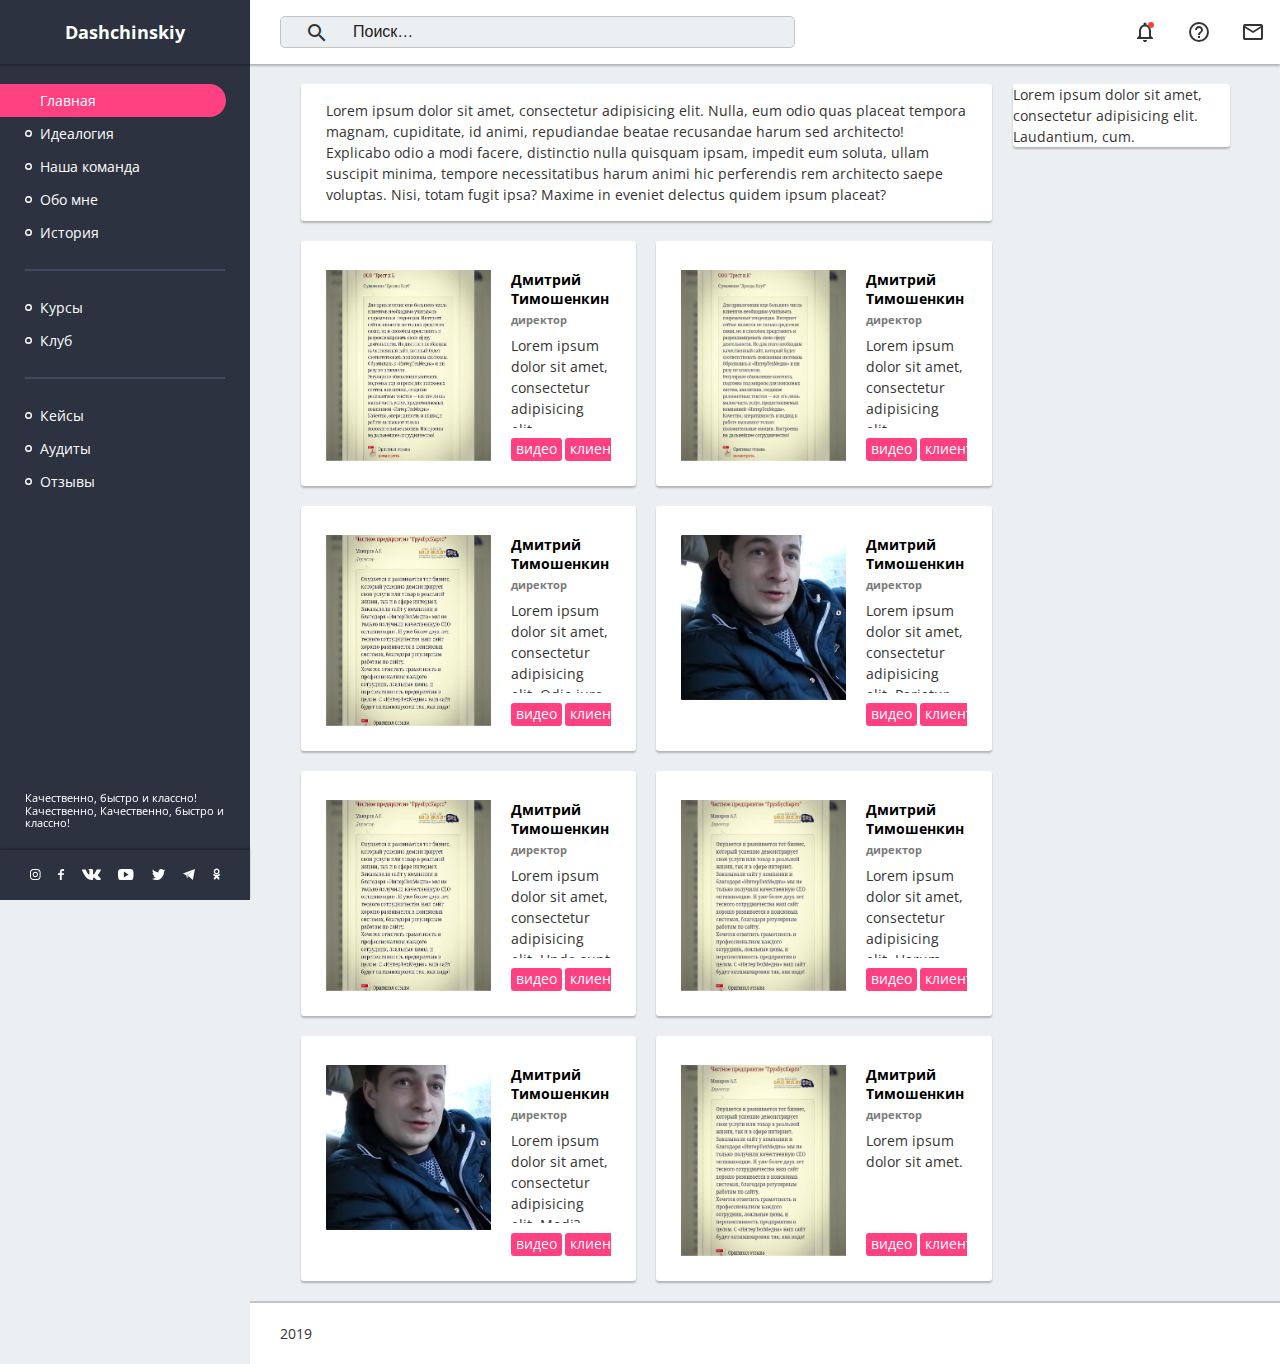
==== reviews.html @ 4f9e9726 "Перенос проекта на git🌐" ====
<!DOCTYPE html>
<html>

<head>
    <meta charset="UTF-8">
    <meta name="viewport" content="width=device-width, initial-scale=1">
    <title>Главная</title>
    <link rel="stylesheet" href="css/materialize.css">
    <link href="https://fonts.googleapis.com/icon?family=Material+Icons" rel="stylesheet">
    <link rel="stylesheet" href="css/swiper.css">
    <link rel="stylesheet" href="css/style.css">
    <style type="text/css"></style>
</head>

<body>
    <div class="preloader">
        <div>Dashchinskiy</div>
    </div>

    <div id="headerJS"></div>

    <!--    Header end-->
    <div id="main">
        <div class="row">
            <div class="col l9">
                <p class="text-main bg">Lorem ipsum dolor sit amet, consectetur adipisicing elit. Nulla, eum odio quas placeat tempora magnam, cupiditate, id animi, repudiandae beatae recusandae harum sed architecto! Explicabo odio a modi facere, distinctio nulla quisquam ipsam, impedit eum soluta, ullam suscipit minima, tempore necessitatibus harum animi hic perferendis rem architecto saepe voluptas. Nisi, totam fugit ipsa? Maxime in eveniet delectus quidem ipsum placeat?</p>
                <div class="grid_post">
                    <div class="grid-post-child bg">
                        <img src="img/review2.jpg" alt="" class="materialboxed">
                        <div class="post-content">
                            <div class="name">Дмитрий Тимошенкин</div>
                            <span class="meta-post">директор</span>
                            <div class="text-post-p">
                                <p>Lorem ipsum dolor sit amet, consectetur adipisicing elit. Numquam facere voluptates voluptatum neque ab, mollitia tempore saepe velit corporis optio totam vitae. Nihil, ullam, quasi.</p>
                            </div>
                            <div class="tag-post">
                                <div class="tag-items swiper-wrapper"><span class="swiper-slide">видео</span><span class="swiper-slide">клиенты</span></div>
                            </div>
                        </div>
                    </div>
                    <div class="grid-post-child bg">
                        <img src="img/review2.jpg" alt="" class="materialboxed">
                        <div class="post-content">
                            <div class="name">Дмитрий Тимошенкин</div>
                            <span class="meta-post">директор</span>
                            <div class="text-post-p">
                                <p>Lorem ipsum dolor sit amet, consectetur adipisicing elit. Laudantium quos, aliquid facere, soluta voluptatum unde!</p>
                            </div>
                            <div class="tag-post">
                                <div class="tag-items swiper-wrapper"><span class="swiper-slide">видео</span><span class="swiper-slide">клиенты</span></div>
                            </div>
                        </div>
                    </div>
                    <div class="grid-post-child bg">
                        <img src="img/review.jpg" alt="" class="materialboxed">
                        <div class="post-content">
                            <div class="name">Дмитрий Тимошенкин</div>
                            <span class="meta-post">директор</span>
                            <div class="text-post-p">
                                <p>Lorem ipsum dolor sit amet, consectetur adipisicing elit. Odio iure quidem dolor tenetur beatae sit!</p>
                            </div>
                            <div class="tag-post">
                                <div class="tag-items swiper-wrapper"><span class="swiper-slide">видео</span><span class="swiper-slide">клиенты</span></div>
                            </div>
                        </div>
                    </div>
                    <div class="grid-post-child bg">
                        <a class="modal-trigger video-m" data-href="WdlUOThnE_s" href="#modal1">
                            <img src="img/image.jpg" alt="" class="video">
                        </a>
                        <div class="post-content">
                            <div class="name">Дмитрий Тимошенкин</div>
                            <span class="meta-post">директор</span>
                            <div class="text-post-p">
                                <p>Lorem ipsum dolor sit amet, consectetur adipisicing elit. Pariatur, qui.</p>
                            </div>
                            <div class="tag-post">
                                <div class="tag-items swiper-wrapper"><span class="swiper-slide">видео</span><span class="swiper-slide">клиенты</span></div>
                            </div>
                        </div>
                    </div>
                    <div class="grid-post-child bg">
                        <img src="img/review.jpg" alt="" class="materialboxed">
                        <div class="post-content">
                            <div class="name">Дмитрий Тимошенкин</div>
                            <span class="meta-post">директор</span>
                            <div class="text-post-p">
                                <p>Lorem ipsum dolor sit amet, consectetur adipisicing elit. Unde sunt repudiandae, tenetur, ducimus delectus dignissimos a! Iusto iste ad inventore porro maiores pariatur officia.</p>
                            </div>
                            <div class="tag-post">
                                <div class="tag-items swiper-wrapper"><span class="swiper-slide">видео</span><span class="swiper-slide">клиенты</span></div>
                            </div>
                        </div>
                    </div>
                    <div class="grid-post-child bg">
                        <img src="img/review.jpg" alt="" class="materialboxed">
                        <div class="post-content">
                            <div class="name">Дмитрий Тимошенкин</div>
                            <span class="meta-post">директор</span>
                            <div class="text-post-p">
                                <p>Lorem ipsum dolor sit amet, consectetur adipisicing elit. Harum earum ducimus maxime, sed saepe consequuntur libero vero aliquid autem explicabo?</p>
                            </div>
                            <div class="tag-post">
                                <div class="tag-items swiper-wrapper"><span class="swiper-slide">видео</span><span class="swiper-slide">клиенты</span></div>
                            </div>
                        </div>
                    </div>
                    <div class="grid-post-child bg">
                        <a class="modal-trigger video-m" data-href="vNSx2PFPRes" href="#modal1">
                            <img src="img/image.jpg" alt="" class="video">
                        </a>
                        <div class="post-content">
                            <div class="name">Дмитрий Тимошенкин</div>
                            <span class="meta-post">директор</span>
                            <div class="text-post-p">
                                <p>Lorem ipsum dolor sit amet, consectetur adipisicing elit. Modi?</p>
                            </div>
                                <div class="tag-post">
                                    <div class="tag-items swiper-wrapper"><span class="swiper-slide">видео</span><span class="swiper-slide">клиенты</span><span class="swiper-slide">видео</span><span class="swiper-slide">клиенты</span></div>
                                </div>
                        </div>
                    </div>
                    <div class="grid-post-child bg">
                        <img src="img/review.jpg" alt="" class="materialboxed">
                        <div class="post-content">
                            <div class="name">Дмитрий Тимошенкин</div>
                            <span class="meta-post">директор</span>
                            <div class="text-post-p">
                                <p>Lorem ipsum dolor sit amet.</p>
                            </div>
                            <div class="tag-post">
                                <div class="tag-items swiper-wrapper"><span class="swiper-slide">видео</span><span class="swiper-slide">клиенты</span></div>
                            </div>
                        </div>
                    </div>
                </div>
            </div>
            <aside id="sidebar" class="col l3">
                <div class="sidebar-item">
                    <div class="bg">
                        <p>Lorem ipsum dolor sit amet, consectetur adipisicing elit. Laudantium, cum.</p>
                    </div>
                </div>
            </aside>
        </div>
    </div>

    <!--    Footer Start-->
    <div id="footerJS"></div>
    <script src="https://cdnjs.cloudflare.com/ajax/libs/jquery/1.12.4/jquery.min.js"></script>
    <script src="js/bin/materialize.min.js"></script>
    <script src="js/scriptcouses.js"></script>
    <script src="js/sitebar.js"></script>
    <script src="js/swiper.js"></script>
    <script src="js/script.js"></script>
    <!-- Modal Structure -->
    <div id="modal1" class="modal video-frame">
        <div class="modal-content">

        </div>
    </div>

</body>
</html>
---- css/style.css ----
@import url("https://fonts.googleapis.com/css?family=Open+Sans:400,700&display=swap");
/* line 3, ../scss/_design.scss */
:root {
  --bg: #ECEFF1;
  --parentC: #FF4081;
  --navBg: #2C323F;
  --navC: white;
  --siteNavW: 250px;
  --fc: #333333;
  --header-w: 64px;
  --g-box-s: 0px 2px 2px rgba(0, 0, 0, 0.25);
  --cc: #212121;
  --red: #F44336;
}

/* line 18, ../scss/_design.scss */
::-webkit-scrollbar {
  width: 7px;
}

/* line 22, ../scss/_design.scss */
::-webkit-scrollbar-thumb {
  background: rgba(122, 122, 122, 0.5);
  border-radius: 39px;
}

/* line 27, ../scss/_design.scss */
::-webkit-scrollbar-thumb:hover {
  background: rgba(122, 122, 122, 0.8);
}

/* line 31, ../scss/_design.scss */
::-webkit-scrollbar-thumb:active {
  background: rgba(122, 122, 122, 0.9);
}

/* line 35, ../scss/_design.scss */
body {
  margin: 0;
  padding: 0;
  background: var(--bg);
  font-family: Open Sans, sans-serif;
}

/* line 42, ../scss/_design.scss */
b,
strong,
i,
p,
h1,
h2,
h3,
h4,
h5,
h6 {
  margin: 0;
  color: var(--fc);
}

/* line 56, ../scss/_design.scss */
header {
  position: fixed;
  top: 0;
  right: 0;
  width: calc(100% - var(--siteNavW));
  height: var(--header-w);
  -webkit-box-shadow: var(--g-box-s);
          box-shadow: var(--g-box-s);
  background: #fff;
  display: -webkit-box;
  display: -ms-flexbox;
  display: flex;
  -webkit-box-align: center;
      -ms-flex-align: center;
          align-items: center;
  -webkit-box-pack: justify;
      -ms-flex-pack: justify;
          justify-content: space-between;
  z-index: 99;
}

/* line 70, ../scss/_design.scss */
aside.sidenav-main {
  position: fixed;
  top: 0;
  left: 0;
  bottom: 0;
  background: var(--navBg);
  width: var(--siteNavW);
  color: var(--navC);
}
/* line 79, ../scss/_design.scss */
aside.sidenav-main .logo {
  height: var(--header-w);
  width: 100%;
  display: -webkit-box;
  display: -ms-flexbox;
  display: flex;
  -webkit-box-pack: center;
      -ms-flex-pack: center;
          justify-content: center;
  -webkit-box-align: center;
      -ms-flex-align: center;
          align-items: center;
  -webkit-box-shadow: var(--g-box-s);
          box-shadow: var(--g-box-s);
}
/* line 87, ../scss/_design.scss */
aside.sidenav-main .logo span,
aside.sidenav-main .logo a {
  font-size: 18px;
  font-weight: bold;
  color: var(--navC);
}
/* line 95, ../scss/_design.scss */
aside.sidenav-main .hr {
  height: 2px;
  background: #424A5D;
  margin: 0 calc(16% - 15px);
}
/* line 101, ../scss/_design.scss */
aside.sidenav-main .botton {
  position: absolute;
  bottom: 0;
}
/* line 106, ../scss/_design.scss */
aside.sidenav-main small {
  line-height: 120%;
  display: block;
  padding: 20px calc(16% - 15px);
}

/* line 113, ../scss/_design.scss */
.nav {
  max-height: calc(100% - 186px);
  display: block;
  overflow: auto;
}

/* line 119, ../scss/_design.scss */
div#main {
  width: calc(100% - 80px - var(--siteNavW));
  margin-top: calc(var(--header-w) + 20px);
  margin-left: calc(var(--siteNavW) + 40px);
  min-height: calc(100vh - 168px);
}

/* line 126, ../scss/_design.scss */
.bg {
  background: #fff;
  border-radius: 3px;
  -webkit-box-shadow: 0px 2px 2px rgba(0, 0, 0, 0.25);
          box-shadow: 0px 2px 2px rgba(0, 0, 0, 0.25);
}
/* line 131, ../scss/_design.scss */
.bg.p2 {
  padding: 15px;
}
/* line 135, ../scss/_design.scss */
.bg.p3 {
  padding: 30px;
}

/* line 140, ../scss/_design.scss */
.socials {
  background: var(--navBg);
  height: 50px;
  width: 100%;
  display: -webkit-box;
  display: -ms-flexbox;
  display: flex;
  padding: 14px 30px;
  -webkit-box-shadow: 0px -2px 2px 0px rgba(0, 0, 0, 0.25);
          box-shadow: 0px -2px 2px 0px rgba(0, 0, 0, 0.25);
  -webkit-box-pack: justify;
      -ms-flex-pack: justify;
          justify-content: space-between;
  z-index: 99;
}
/* line 150, ../scss/_design.scss */
.socials img {
  height: 12px;
}

/* line 155, ../scss/_design.scss */
.ul-nav {
  margin: 20px 0;
}

/* line 159, ../scss/_design.scss */
.ul-nav li {
  display: block;
  border-radius: 0 20px 20px 0;
  margin-right: 24px;
  padding: 6px 0 6px 16%;
  font-size: 14px;
  -webkit-transition: .6s background;
  transition: .6s background;
  background: #e91e6300;
}
/* line 168, ../scss/_design.scss */
.ul-nav li a:before {
  content: '';
  width: 7px;
  left: -15px;
  top: calc(50% - 4px);
  height: 8px;
  position: absolute;
  background: url(../icon/Ellipse.svg) no-repeat center left/cover;
  -webkit-transition: .3s;
  transition: .3s;
}
/* line 179, ../scss/_design.scss */
.ul-nav li:hover, .ul-nav li.active {
  background: #FF4081;
}
/* line 183, ../scss/_design.scss */
.ul-nav li:hover a:before, .ul-nav li.active a:before {
  opacity: 0;
}
/* line 188, ../scss/_design.scss */
.ul-nav li a {
  width: 100%;
  display: inline-block;
  position: relative;
  color: #fff;
}

/* line 196, ../scss/_design.scss */
.search {
  display: -webkit-box;
  display: -ms-flexbox;
  display: flex;
  -webkit-box-align: center;
      -ms-flex-align: center;
          align-items: center;
  height: 100%;
  width: 50%;
  margin-left: 30px;
  font-size: 16px;
}

/* line 205, ../scss/_design.scss */
.search form.search-form input {
  height: 100%;
  border: none;
}
/* line 209, ../scss/_design.scss */
.search form.search-form input::-webkit-input-placeholder {
  color: var(--cc);
}
.search form.search-form input:-ms-input-placeholder {
  color: var(--cc);
}
.search form.search-form input::-ms-input-placeholder {
  color: var(--cc);
}
.search form.search-form input::placeholder {
  color: var(--cc);
}
/* line 213, ../scss/_design.scss */
.search form.search-form input:focus {
  border: none !important;
  -webkit-box-shadow: none !important;
          box-shadow: none !important;
}

/* line 219, ../scss/_design.scss */
.search form.search-form .search-submit {
  background: none;
  border: none;
  padding: 4px 24px;
}

/* line 225, ../scss/_design.scss */
.search form.search-form {
  width: 100%;
  height: 32px;
  background: #ECEFF1;
  border: 1px solid #C4C4C4;
  display: -webkit-box;
  display: -ms-flexbox;
  display: flex;
  -webkit-box-sizing: border-box;
          box-sizing: border-box;
  border-radius: 5px;
}

/* line 235, ../scss/_design.scss */
.header-icon {
  height: 100%;
}
/* line 238, ../scss/_design.scss */
.header-icon i {
  position: relative;
}

/* line 243, ../scss/_design.scss */
.header-icon a, .header-icon > span {
  display: -webkit-box;
  display: -ms-flexbox;
  display: flex;
  height: 100%;
  padding: 15px;
  float: left;
  color: var(--cc);
  -webkit-box-align: center;
      -ms-flex-align: center;
          align-items: center;
  position: relative;
  -webkit-transition: .3s;
  transition: .3s;
}
/* line 253, ../scss/_design.scss */
.header-icon a:hover, .header-icon > span:hover {
  background: #ECEFF1;
  -webkit-box-shadow: inset 0px 0px 2px rgba(0, 0, 0, 0.25);
          box-shadow: inset 0px 0px 2px rgba(0, 0, 0, 0.25);
}

/* line 259, ../scss/_design.scss */
.header-icon .circle {
  position: absolute;
  width: 6px;
  height: 6px;
  background: var(--red);
  top: 2px;
  right: 3px;
}

/* line 268, ../scss/_design.scss */
.preloader {
  position: fixed;
  z-index: 9999;
  top: 0;
  left: 0;
  bottom: 0;
  background: #2c323f;
  right: 0;
  -webkit-transition: 1s;
  transition: 1s;
  overflow: hidden;
}

/* line 281, ../scss/_design.scss */
.preloader div {
  position: absolute;
  left: calc(50% - 72px);
  top: calc(50% - 32px);
  font-size: 32px;
  color: #ffffff;
  z-index: 99999;
  font-weight: bold;
}

/* line 291, ../scss/_design.scss */
.preloader div:before {
  content: "";
  position: absolute;
  background: #2c323f;
  left: 0;
  bottom: 0;
  top: 100%;
  overflow: hidden;
  -webkit-transition: 1s;
  transition: 1s;
  z-index: 99;
  right: 0;
  -webkit-animation: 1.2s preloader;
          animation: 1.2s preloader;
}

@-webkit-keyframes preloader {
  0% {
    top: 0%;
  }
  100% {
    top: 100%;
  }
}

@keyframes preloader {
  0% {
    top: 0%;
  }
  100% {
    top: 100%;
  }
}
/* line 315, ../scss/_design.scss */
#send b {
  font-size: 21px;
}
/* line 318, ../scss/_design.scss */
#send b i {
  vertical-align: middle;
  margin-right: 5px;
}

/* line 324, ../scss/_design.scss */
div#send {
  width: 390px;
  border-radius: 5px;
}

/* line 329, ../scss/_design.scss */
#send button {
  width: 100%;
}

/* line 333, ../scss/_design.scss */
.nav::-webkit-scrollbar {
  width: 0;
}

/* line 337, ../scss/_design.scss */
.nav:hover::-webkit-scrollbar {
  width: 7px;
}

/* line 341, ../scss/_design.scss */
ul.breadcrums li {
  float: left;
}
/* line 344, ../scss/_design.scss */
ul.breadcrums li a {
  margin-right: 20px;
  position: relative;
  color: #000;
}
/* line 349, ../scss/_design.scss */
ul.breadcrums li a:after {
  content: '';
  width: 6px;
  right: -13px;
  top: calc(50% - 2px);
  height: 7px;
  position: absolute;
  background: url(../icon/breadcrums.svg) no-repeat center left/cover;
  -webkit-transition: .3s;
  transition: .3s;
}
/* line 361, ../scss/_design.scss */
ul.breadcrums li span {
  color: #7A7A7A;
}

/* line 366, ../scss/_design.scss */
ul.breadcrums {
  float: right;
  text-overflow: ellipsis;
  white-space: nowrap;
  overflow: hidden;
  margin: 0;
}

/* line 374, ../scss/_design.scss */
.h1-main {
  display: -webkit-box;
  display: -ms-flexbox;
  display: flex;
  -webkit-box-align: center;
      -ms-flex-align: center;
          align-items: center;
}

/* line 379, ../scss/_design.scss */
.otstup {
  padding: 10px !important;
}

/* line 383, ../scss/_design.scss */
.m-0 {
  margin: 0;
}

/* line 387, ../scss/_design.scss */
.mb1 {
  margin-bottom: 10px;
}

/* line 392, ../scss/_design.scss */
.bg .title {
  font-weight: bold;
  font-size: 14px;
  line-height: 25px;
  color: #FFFFFF;
  border-radius: 3px;
  padding: 5px 12px;
  margin-bottom: 20px;
}
/* line 401, ../scss/_design.scss */
.bg .title i {
  font-size: 18px;
  vertical-align: text-bottom;
  margin-right: 5px;
  color: #fff;
}
/* line 409, ../scss/_design.scss */
.bg .footer {
  position: absolute;
  border-top: 1px solid #ccc;
  padding-top: 15px;
  padding-bottom: 15px;
  bottom: 0;
  left: 0;
  margin: 0 15px;
  right: 0;
}

/* line 420, ../scss/_design.scss */
.footer .right {
  display: -webkit-inline-box;
  display: -ms-inline-flexbox;
  display: inline-flex;
  -webkit-box-align: center;
      -ms-flex-align: center;
          align-items: center;
}

/* line 424, ../scss/_design.scss */
.footer .material-icons {
  color: #C4C4C4;
  font-size: 18px;
}

/* line 428, ../scss/_design.scss */
.footer a {
  color: #7A7A7A;
}

/* line 431, ../scss/_design.scss */
.d-none {
  display: none;
}

/* line 434, ../scss/_design.scss */
.box-blue {
  -webkit-box-shadow: 0px 2px 7px rgba(3, 169, 244, 0.5);
          box-shadow: 0px 2px 7px rgba(3, 169, 244, 0.5);
}

/* line 438, ../scss/_design.scss */
.box-pink {
  -webkit-box-shadow: 0px 2px 7px rgba(255, 64, 129, 0.5);
          box-shadow: 0px 2px 7px rgba(255, 64, 129, 0.5);
}

/* line 441, ../scss/_design.scss */
.box-red {
  -webkit-box-shadow: 0px 2px 7px rgba(244, 67, 54, 0.5);
          box-shadow: 0px 2px 7px rgba(244, 67, 54, 0.5);
}

/* line 444, ../scss/_design.scss */
.box-yellow {
  -webkit-box-shadow: 0px 2px 7px rgba(255, 152, 0, 0.5);
          box-shadow: 0px 2px 7px rgba(255, 152, 0, 0.5);
}

/* line 448, ../scss/_design.scss */
.box-orange {
  -webkit-box-shadow: 0px 2px 7px rgba(255, 152, 0, 0.5);
          box-shadow: 0px 2px 7px rgba(255, 152, 0, 0.5);
}

/* line 452, ../scss/_design.scss */
.box-purple {
  -webkit-box-shadow: 0px 2px 7px rgba(156, 39, 176, 0.5);
          box-shadow: 0px 2px 7px rgba(156, 39, 176, 0.5);
}

/* line 456, ../scss/_design.scss */
.box-green {
  -webkit-box-shadow: 0px 2px 7px rgba(76, 175, 80, 0.5);
          box-shadow: 0px 2px 7px rgba(76, 175, 80, 0.5);
}

/* line 460, ../scss/_design.scss */
.grid {
  display: grid;
  grid-auto-flow: row dense;
  grid-template-columns: 1fr 1fr 1fr 1fr;
  grid-gap: 20px;
}

/* line 466, ../scss/_design.scss */
.grid_post {
  display: grid;
  grid-template-columns: calc(50% - 10px) calc(50% - 10px);
  grid-gap: 20px;
}

/* line 471, ../scss/_design.scss */
.grid-post-child {
  padding: 29px 25px 25px;
  display: grid;
  grid-template-columns: 165px calc(100% - 185px);
  grid-column-gap: 20px;
}
/* line 476, ../scss/_design.scss */
.grid-post-child img {
  width: 165px;
  height: 100%;
}

/* line 481, ../scss/_design.scss */
.hide-text {
  height: 100%;
  overflow-y: auto;
}

/* line 485, ../scss/_design.scss */
.grid-item {
  position: relative;
}

/* line 488, ../scss/_design.scss */
.body {
  position: relative;
  margin-bottom: 40px;
  height: 200px;
  overflow-y: auto;
}
/* line 493, ../scss/_design.scss */
.body ul {
  margin: 0;
}
/* line 495, ../scss/_design.scss */
.body ul li.flex {
  display: -webkit-box;
  display: -ms-flexbox;
  display: flex;
  -webkit-box-align: start;
      -ms-flex-align: start;
          align-items: flex-start;
  -webkit-box-pack: justify;
      -ms-flex-pack: justify;
          justify-content: space-between;
  margin-bottom: 5px;
}
/* line 501, ../scss/_design.scss */
.body ul label {
  color: #2C323F;
  width: calc(100% - 30px);
}
/* line 506, ../scss/_design.scss */
.body .linkCourses {
  position: absolute;
  right: 0;
}

/* line 513, ../scss/_design.scss */
.body.hide-p:before {
  content: "";
  position: absolute;
  background: -webkit-gradient(linear, left top, left bottom, from(rgba(255, 255, 255, 0)), color-stop(48.96%, rgba(255, 255, 255, 0.72)), to(#FFFFFF));
  background: linear-gradient(180deg, rgba(255, 255, 255, 0) 0%, rgba(255, 255, 255, 0.72) 48.96%, #FFFFFF 100%);
  left: 0;
  right: 0;
  bottom: 0;
  height: 58px;
}

/* line 522, ../scss/_design.scss */
.think i.material-icons {
  color: #5a5a5a;
  font-size: 22px;
  margin-top: 1px;
  cursor: pointer;
}

/* line 528, ../scss/_design.scss */
.WinScrool {
  position: absolute;
  height: 3px;
  top: 0;
  left: 0;
  background: var(--parentC);
  z-index: 1;
}

/* line 536, ../scss/_design.scss */
body .mob {
  display: none;
}

/* line 540, ../scss/_design.scss */
.view {
  font-size: 14px;
}

/* line 544, ../scss/_design.scss */
.view i {
  font-size: 15px;
  vertical-align: sub;
}

/* line 548, ../scss/_design.scss */
.records li {
  padding: 13px 0;
  border-bottom: 1px solid #C4C4C4;
  position: relative;
}
/* line 552, ../scss/_design.scss */
.records li .date {
  position: absolute;
  right: 0;
  bottom: 0;
  padding: 0 3px;
  font-size: 9px;
  color: #fff;
  background: #C4C4C4;
}

/* line 562, ../scss/_design.scss */
.subscribe {
  border: none;
  border-radius: 3px;
  width: 100%;
  padding: 6px;
  font-weight: bold;
  color: #fff;
  margin: 27px 0 10px;
}

/* line 571, ../scss/_design.scss */
footer.col {
  padding: 20px 30px;
  background: #fff;
  width: calc(100% - 250px);
  border-top: 2px solid #c4c4c4;
  margin-left: auto;
}

/* line 578, ../scss/_design.scss */
.notifications, .info {
  position: fixed;
  width: 360px;
  top: 64px;
  -webkit-box-shadow: 0 0 10px #0000001a;
          box-shadow: 0 0 10px #0000001a;
  right: 107px;
  z-index: 99;
  border-radius: 3px;
  overflow: auto;
  max-height: 253px;
  background: #fff;
}

/* line 590, ../scss/_design.scss */
.notifications {
  right: 107px;
}

/* line 593, ../scss/_design.scss */
.info {
  right: 54px;
  padding: 20px;
}

/* line 597, ../scss/_design.scss */
.notificationsNull {
  padding: 20px;
}

/* line 600, ../scss/_design.scss */
.notifications ul {
  margin: 0;
}

/* line 604, ../scss/_design.scss */
.notifications .material-icons {
  font-size: 16px;
}

/* line 608, ../scss/_design.scss */
.notifications .collection .collection-item.avatar .title {
  font-size: 16px;
}

/* line 612, ../scss/_design.scss */
.notifications .collection .collection-item.avatar p {
  font-size: 12px;
}

/* line 616, ../scss/_design.scss */
.notifications .collection .collection-item.avatar:not(.circle-clipper) > .circle, .collection .collection-item.avatar :not(.circle-clipper) > .circle {
  width: 32px;
  height: 32px;
}

/* line 621, ../scss/_design.scss */
.notifications .collection .collection-item.avatar i.circle {
  font-size: 16px;
  line-height: 33px;
}

/* line 626, ../scss/_design.scss */
.notifications .collection .collection-item.avatar {
  padding-left: 60px;
  min-height: 68px;
}

/* line 630, ../scss/_design.scss */
.bg_black {
  background: rgba(0, 0, 0, 0.5);
  position: fixed;
  top: 0;
  left: 0;
  right: 0;
  bottom: 0;
  z-index: 100;
  -webkit-transform: translateX(0);
          transform: translateX(0);
  -webkit-transition: 1.2s;
  transition: 1.2s;
}
/* line 640, ../scss/_design.scss */
.bg_black.none {
  display: block;
  -webkit-transform: translateX(-100vw);
          transform: translateX(-100vw);
}

/* line 646, ../scss/_design.scss */
.none {
  display: none;
}

/* line 649, ../scss/_design.scss */
.text-main {
  padding: 16px 25px;
  margin-bottom: 20px;
}

/* line 654, ../scss/_design.scss */
.post-content .name {
  font-weight: bold;
  font-size: 14px;
  line-height: 19px;
  color: #000000;
}
/* line 660, ../scss/_design.scss */
.post-content .meta-post {
  font-weight: bold;
  font-size: 11px;
  line-height: 15px;
  color: #7A7A7A;
}

/* line 667, ../scss/_design.scss */
.tag-post {
  overflow: hidden;
}

/* line 670, ../scss/_design.scss */
.tag-post .tag-items span {
  width: auto;
  padding: 0 5px 2px;
  border-radius: 3px;
  margin-right: 3px;
  background: var(--parentC);
  color: #fff;
}

/* line 678, ../scss/_design.scss */
.text-post-p {
  height: 93px;
  overflow: auto;
  margin: 6px 0 10px;
}

/* line 683, ../scss/_design.scss */
.modal.video-frame iframe {
  margin-bottom: -5px;
}

/* line 686, ../scss/_design.scss */
.modal.video-frame .modal-content {
  padding: 0;
}

/* line 689, ../scss/_design.scss */
.grid-post-child img.video {
  height: 100%;
  width: auto;
}

/* line 693, ../scss/_design.scss */
.video-m {
  overflow: hidden;
  height: 165px;
  width: 165px;
  position: relative;
  cursor: -webkit-zoom-in;
  cursor: zoom-in;
  -webkit-transition: opacity .4s;
  transition: opacity .4s;
}
/* line 700, ../scss/_design.scss */
.video-m:hover {
  opacity: .8;
}

/* line 704, ../scss/_design.scss */
.video-m:after {
  content: " ";
  background: url(file:///D:/work/dashchinskiy/new/icon/play.svg) no-repeat center/100%;
  position: absolute;
  width: 40px;
  height: 40px;
  top: calc(50% - 20px);
  left: calc(50% - 20px);
}

/* line 713, ../scss/_design.scss */
.swiper-wrapper {
  cursor: col-resize;
}

@media (max-width: 1380px) {
  /* line 2, ../scss/_media.scss */
  .grid {
    grid-template-columns: 1fr 1fr 1fr;
  }
}
@media (max-width: 1100px) {
  /* line 7, ../scss/_media.scss */
  .grid {
    grid-template-columns: 1fr 1fr;
  }
}
@media (max-width: 980px) {
  /* line 12, ../scss/_media.scss */
  .grid {
    grid-template-columns: 1fr 1fr;
  }

  /* line 16, ../scss/_media.scss */
  header {
    width: 100vw;
  }

  /* line 20, ../scss/_media.scss */
  aside.sidenav-main {
    -webkit-transform: translateX(calc((var(--siteNavW) + 5px)*-1));
            transform: translateX(calc((var(--siteNavW) + 5px)*-1));
    z-index: 999;
    -webkit-transition: 1s;
    transition: 1s;
  }
  /* line 24, ../scss/_media.scss */
  aside.sidenav-main.open {
    -webkit-transform: translateX(0);
            transform: translateX(0);
  }

  /* line 29, ../scss/_media.scss */
  div#main {
    width: 100%;
    margin-top: calc(var(--header-w) + 20px);
    margin-left: 0;
  }

  /* line 34, ../scss/_media.scss */
  .pc {
    display: none;
  }

  /* line 38, ../scss/_media.scss */
  body .mob {
    display: block;
  }

  /* line 42, ../scss/_media.scss */
  body .header-icon .mob {
    display: -webkit-box;
    display: -ms-flexbox;
    display: flex;
  }

  /* line 45, ../scss/_media.scss */
  .search {
    height: auto;
    width: auto;
    margin-left: 0;
    top: 64px;
    position: fixed;
    left: 0;
    right: 0;
  }

  /* line 55, ../scss/_media.scss */
  .search form.search-form {
    height: 50px;
    overflow: hidden;
    border-radius: 0;
  }

  /* line 60, ../scss/_media.scss */
  footer.col {
    position: inherit;
    width: 100%;
  }
}
@media (max-width: 720px) {
  /* line 67, ../scss/_media.scss */
  .grid {
    grid-template-columns: 1fr;
  }

  /* line 70, ../scss/_media.scss */
  div#send {
    width: 95%;
  }

  /* line 73, ../scss/_media.scss */
  .notifications, .info {
    width: 100%;
    right: auto;
  }
}
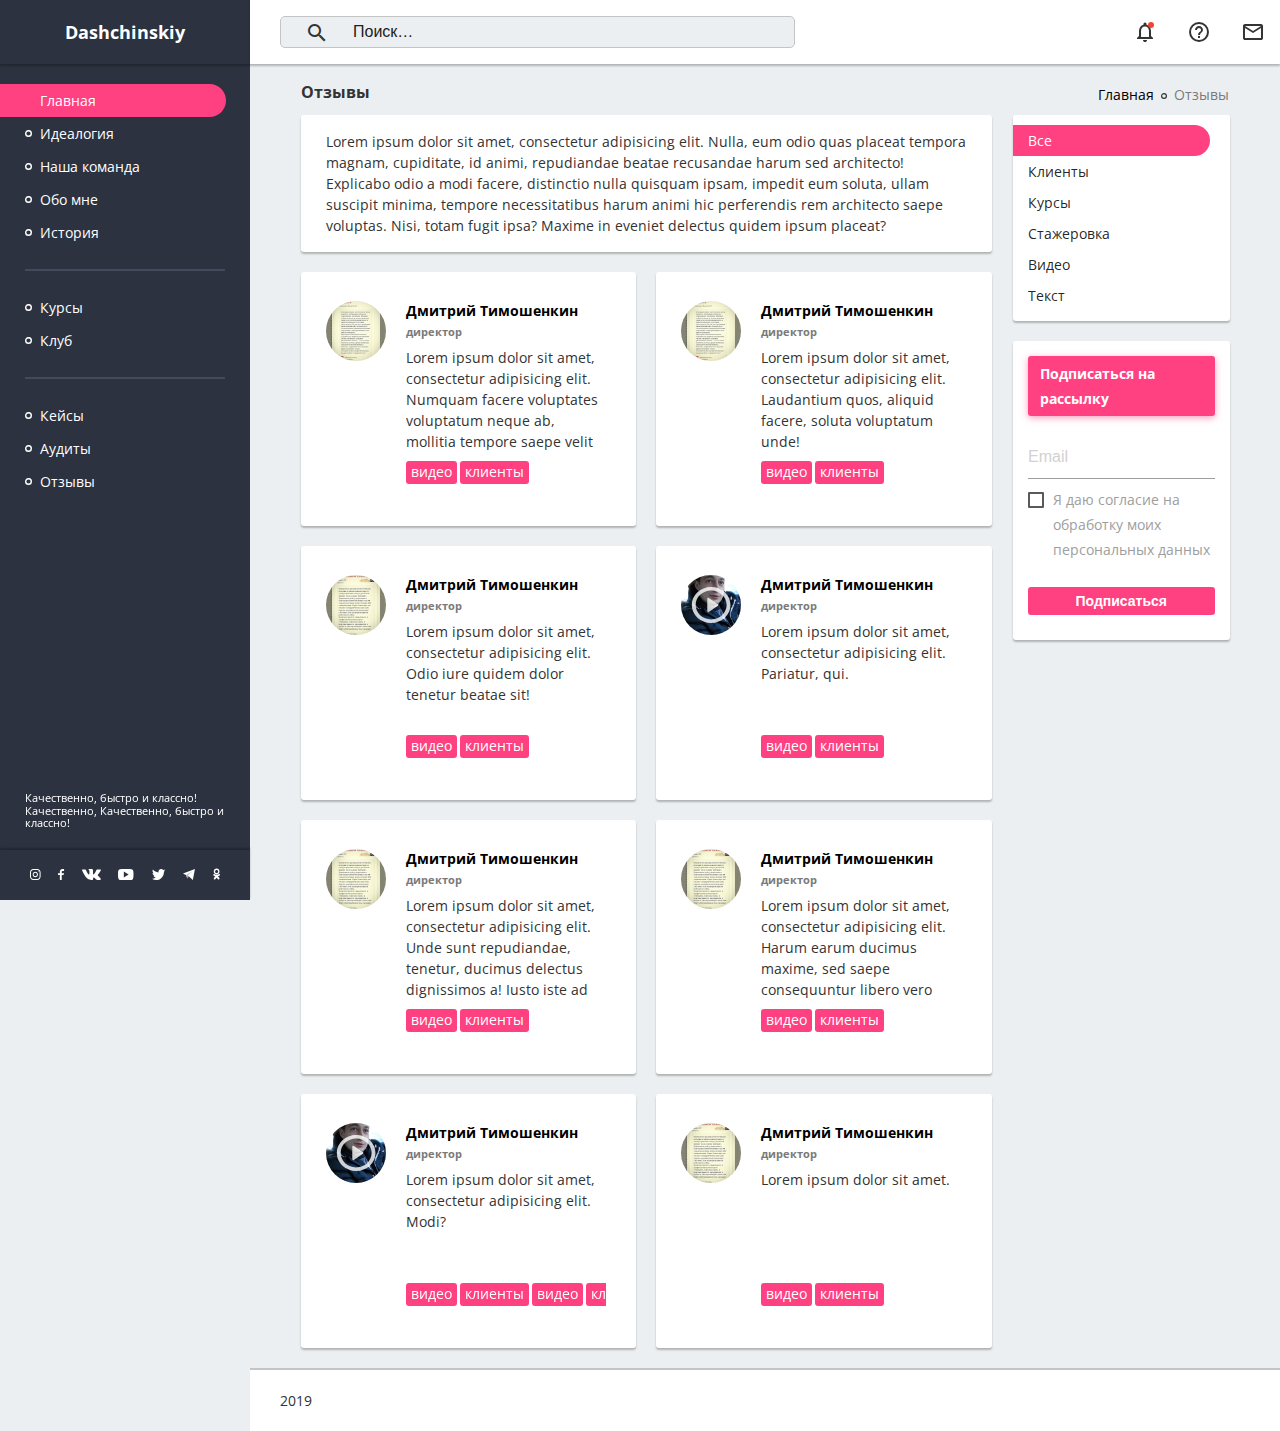
==== commit 089bfef2: "Страница отзывы🔨" ====
--- a/reviews.html
+++ b/reviews.html
@@ -21,11 +21,22 @@
 
     <!--    Header end-->
     <div id="main">
+       <div class="row mb1">
+            <div class="col m12 xl7 h1-main">
+                <h1>Отзывы</h1>
+            </div>
+            <div class="col m12 xl5">
+                <ul class="breadcrums">
+                    <li><a href="">Главная</a></li>
+                    <li><span>Отзывы</span></li>
+                </ul>
+            </div>
+        </div>
         <div class="row">
             <div class="col l9">
                 <p class="text-main bg">Lorem ipsum dolor sit amet, consectetur adipisicing elit. Nulla, eum odio quas placeat tempora magnam, cupiditate, id animi, repudiandae beatae recusandae harum sed architecto! Explicabo odio a modi facere, distinctio nulla quisquam ipsam, impedit eum soluta, ullam suscipit minima, tempore necessitatibus harum animi hic perferendis rem architecto saepe voluptas. Nisi, totam fugit ipsa? Maxime in eveniet delectus quidem ipsum placeat?</p>
                 <div class="grid_post">
-                    <div class="grid-post-child bg">
+                    <div class="grid-post-child bg klient text">
                         <img src="img/review2.jpg" alt="" class="materialboxed">
                         <div class="post-content">
                             <div class="name">Дмитрий Тимошенкин</div>
@@ -38,7 +49,7 @@
                             </div>
                         </div>
                     </div>
-                    <div class="grid-post-child bg">
+                    <div class="grid-post-child bg text">
                         <img src="img/review2.jpg" alt="" class="materialboxed">
                         <div class="post-content">
                             <div class="name">Дмитрий Тимошенкин</div>
@@ -51,7 +62,7 @@
                             </div>
                         </div>
                     </div>
-                    <div class="grid-post-child bg">
+                    <div class="grid-post-child bg text">
                         <img src="img/review.jpg" alt="" class="materialboxed">
                         <div class="post-content">
                             <div class="name">Дмитрий Тимошенкин</div>
@@ -64,7 +75,7 @@
                             </div>
                         </div>
                     </div>
-                    <div class="grid-post-child bg">
+                    <div class="grid-post-child bg klient video">
                         <a class="modal-trigger video-m" data-href="WdlUOThnE_s" href="#modal1">
                             <img src="img/image.jpg" alt="" class="video">
                         </a>
@@ -79,7 +90,7 @@
                             </div>
                         </div>
                     </div>
-                    <div class="grid-post-child bg">
+                    <div class="grid-post-child Стажеровка bg text">
                         <img src="img/review.jpg" alt="" class="materialboxed">
                         <div class="post-content">
                             <div class="name">Дмитрий Тимошенкин</div>
@@ -92,7 +103,7 @@
                             </div>
                         </div>
                     </div>
-                    <div class="grid-post-child bg">
+                    <div class="grid-post-child bg klient text">
                         <img src="img/review.jpg" alt="" class="materialboxed">
                         <div class="post-content">
                             <div class="name">Дмитрий Тимошенкин</div>
@@ -105,7 +116,7 @@
                             </div>
                         </div>
                     </div>
-                    <div class="grid-post-child bg">
+                    <div class="grid-post-child Стажеровка bg video">
                         <a class="modal-trigger video-m" data-href="vNSx2PFPRes" href="#modal1">
                             <img src="img/image.jpg" alt="" class="video">
                         </a>
@@ -116,11 +127,11 @@
                                 <p>Lorem ipsum dolor sit amet, consectetur adipisicing elit. Modi?</p>
                             </div>
                                 <div class="tag-post">
-                                    <div class="tag-items swiper-wrapper"><span class="swiper-slide">видео</span><span class="swiper-slide">клиенты</span><span class="swiper-slide">видео</span><span class="swiper-slide">клиенты</span></div>
+                                    <div class="tag-items swiper-wrapper"><span class="swiper-slide">видео</span><span class="swiper-slide">клиенты</span><span class="swiper-slide">видео</span><span class="swiper-slide">клиенты</span><span class="swiper-slide">видео</span><span class="swiper-slide">клиенты</span><span class="swiper-slide">видео</span><span class="swiper-slide">клиенты</span></div>
                                 </div>
                         </div>
                     </div>
-                    <div class="grid-post-child bg">
+                    <div class="grid-post-child Стажеровка bg text">
                         <img src="img/review.jpg" alt="" class="materialboxed">
                         <div class="post-content">
                             <div class="name">Дмитрий Тимошенкин</div>
@@ -137,8 +148,28 @@
             </div>
             <aside id="sidebar" class="col l3">
                 <div class="sidebar-item">
-                    <div class="bg">
-                        <p>Lorem ipsum dolor sit amet, consectetur adipisicing elit. Laudantium, cum.</p>
+                    <div id="filter" class="bg pc sidebar-block">
+                        <ul>
+                            <li id="all" class="active">Все</li>
+                            <li id="klient">Клиенты</li>
+                            <li id="kurs">Курсы</li>
+                            <li id="ctajer">Стажеровка</li>
+                            <li id="video">Видео</li>
+                            <li id="text">Текст</li>
+                        </ul>
+                    </div>
+                    <div class="mob filter-icon">
+                        <i class="material-icons">filter_list</i>
+                    </div>
+                    <div class="bg p2 sidebar-block">
+                        <div class="title pink accent-2 box-pink">Подписаться на рассылку</div>
+                        <div class="subscribeBlock">
+                            <form role="search" method="get" action="">
+                                <span><input id="subscribe" type="email" placeholder="Email" class="validate"></span>
+                                <label><input class="checkСonsent" type="checkbox" /><span class="textСonsent">Я даю согласие на обработку моих персональных данных</span></label>
+                                <button class="pink accent-2 subscribe" disabled type="submit">Подписаться</button>
+                            </form>
+                        </div>
                     </div>
                 </div>
             </aside>
--- a/css/style.css
+++ b/css/style.css
@@ -10,37 +10,31 @@
   --header-w: 64px;
   --g-box-s: 0px 2px 2px rgba(0, 0, 0, 0.25);
   --cc: #212121;
-  --red: #F44336;
-}
+  --red: #F44336; }
 
 /* line 18, ../scss/_design.scss */
 ::-webkit-scrollbar {
-  width: 7px;
-}
+  width: 7px; }
 
 /* line 22, ../scss/_design.scss */
 ::-webkit-scrollbar-thumb {
   background: rgba(122, 122, 122, 0.5);
-  border-radius: 39px;
-}
+  border-radius: 39px; }
 
 /* line 27, ../scss/_design.scss */
 ::-webkit-scrollbar-thumb:hover {
-  background: rgba(122, 122, 122, 0.8);
-}
+  background: rgba(122, 122, 122, 0.8); }
 
 /* line 31, ../scss/_design.scss */
 ::-webkit-scrollbar-thumb:active {
-  background: rgba(122, 122, 122, 0.9);
-}
+  background: rgba(122, 122, 122, 0.9); }
 
 /* line 35, ../scss/_design.scss */
 body {
   margin: 0;
   padding: 0;
   background: var(--bg);
-  font-family: Open Sans, sans-serif;
-}
+  font-family: Open Sans, sans-serif; }
 
 /* line 42, ../scss/_design.scss */
 b,
@@ -54,8 +48,7 @@
 h5,
 h6 {
   margin: 0;
-  color: var(--fc);
-}
+  color: var(--fc); }
 
 /* line 56, ../scss/_design.scss */
 header {
@@ -76,8 +69,7 @@
   -webkit-box-pack: justify;
       -ms-flex-pack: justify;
           justify-content: space-between;
-  z-index: 99;
-}
+  z-index: 99; }
 
 /* line 70, ../scss/_design.scss */
 aside.sidenav-main {
@@ -87,79 +79,68 @@
   bottom: 0;
   background: var(--navBg);
   width: var(--siteNavW);
-  color: var(--navC);
-}
-/* line 79, ../scss/_design.scss */
-aside.sidenav-main .logo {
-  height: var(--header-w);
-  width: 100%;
-  display: -webkit-box;
-  display: -ms-flexbox;
-  display: flex;
-  -webkit-box-pack: center;
-      -ms-flex-pack: center;
-          justify-content: center;
-  -webkit-box-align: center;
-      -ms-flex-align: center;
-          align-items: center;
-  -webkit-box-shadow: var(--g-box-s);
-          box-shadow: var(--g-box-s);
-}
-/* line 87, ../scss/_design.scss */
-aside.sidenav-main .logo span,
-aside.sidenav-main .logo a {
-  font-size: 18px;
-  font-weight: bold;
-  color: var(--navC);
-}
-/* line 95, ../scss/_design.scss */
-aside.sidenav-main .hr {
-  height: 2px;
-  background: #424A5D;
-  margin: 0 calc(16% - 15px);
-}
-/* line 101, ../scss/_design.scss */
-aside.sidenav-main .botton {
-  position: absolute;
-  bottom: 0;
-}
-/* line 106, ../scss/_design.scss */
-aside.sidenav-main small {
-  line-height: 120%;
-  display: block;
-  padding: 20px calc(16% - 15px);
-}
+  color: var(--navC); }
+  /* line 79, ../scss/_design.scss */
+  aside.sidenav-main .logo {
+    height: var(--header-w);
+    width: 100%;
+    display: -webkit-box;
+    display: -ms-flexbox;
+    display: flex;
+    -webkit-box-pack: center;
+        -ms-flex-pack: center;
+            justify-content: center;
+    -webkit-box-align: center;
+        -ms-flex-align: center;
+            align-items: center;
+    -webkit-box-shadow: var(--g-box-s);
+            box-shadow: var(--g-box-s); }
+    /* line 87, ../scss/_design.scss */
+    aside.sidenav-main .logo span,
+    aside.sidenav-main .logo a {
+      font-size: 18px;
+      font-weight: bold;
+      color: var(--navC); }
+  /* line 95, ../scss/_design.scss */
+  aside.sidenav-main .hr {
+    height: 2px;
+    background: #424A5D;
+    margin: 0 calc(16% - 15px); }
+  /* line 101, ../scss/_design.scss */
+  aside.sidenav-main .botton {
+    position: absolute;
+    bottom: 0; }
+  /* line 106, ../scss/_design.scss */
+  aside.sidenav-main small {
+    line-height: 120%;
+    display: block;
+    padding: 20px calc(16% - 15px); }
 
 /* line 113, ../scss/_design.scss */
 .nav {
   max-height: calc(100% - 186px);
   display: block;
-  overflow: auto;
-}
+  overflow: auto; }
 
 /* line 119, ../scss/_design.scss */
 div#main {
   width: calc(100% - 80px - var(--siteNavW));
   margin-top: calc(var(--header-w) + 20px);
   margin-left: calc(var(--siteNavW) + 40px);
-  min-height: calc(100vh - 168px);
-}
+  min-height: calc(100vh - 168px); }
 
 /* line 126, ../scss/_design.scss */
 .bg {
   background: #fff;
   border-radius: 3px;
   -webkit-box-shadow: 0px 2px 2px rgba(0, 0, 0, 0.25);
-          box-shadow: 0px 2px 2px rgba(0, 0, 0, 0.25);
-}
-/* line 131, ../scss/_design.scss */
-.bg.p2 {
-  padding: 15px;
-}
-/* line 135, ../scss/_design.scss */
-.bg.p3 {
-  padding: 30px;
-}
+          box-shadow: 0px 2px 2px rgba(0, 0, 0, 0.25); }
+  /* line 131, ../scss/_design.scss */
+  .bg.p2 {
+    padding: 15px; }
+  /* line 135, ../scss/_design.scss */
+  .bg.p3 {
+    padding: 30px; }
 
 /* line 140, ../scss/_design.scss */
 .socials {
@@ -175,17 +156,14 @@
   -webkit-box-pack: justify;
       -ms-flex-pack: justify;
           justify-content: space-between;
-  z-index: 99;
-}
-/* line 150, ../scss/_design.scss */
-.socials img {
-  height: 12px;
-}
+  z-index: 99; }
+  /* line 150, ../scss/_design.scss */
+  .socials img {
+    height: 12px; }
 
 /* line 155, ../scss/_design.scss */
 .ul-nav {
-  margin: 20px 0;
-}
+  margin: 20px 0; }
 
 /* line 159, ../scss/_design.scss */
 .ul-nav li {
@@ -196,35 +174,30 @@
   font-size: 14px;
   -webkit-transition: .6s background;
   transition: .6s background;
-  background: #e91e6300;
-}
-/* line 168, ../scss/_design.scss */
-.ul-nav li a:before {
-  content: '';
-  width: 7px;
-  left: -15px;
-  top: calc(50% - 4px);
-  height: 8px;
-  position: absolute;
-  background: url(../icon/Ellipse.svg) no-repeat center left/cover;
-  -webkit-transition: .3s;
-  transition: .3s;
-}
-/* line 179, ../scss/_design.scss */
-.ul-nav li:hover, .ul-nav li.active {
-  background: #FF4081;
-}
-/* line 183, ../scss/_design.scss */
-.ul-nav li:hover a:before, .ul-nav li.active a:before {
-  opacity: 0;
-}
-/* line 188, ../scss/_design.scss */
-.ul-nav li a {
-  width: 100%;
-  display: inline-block;
-  position: relative;
-  color: #fff;
-}
+  background: #e91e6300; }
+  /* line 168, ../scss/_design.scss */
+  .ul-nav li a:before {
+    content: '';
+    width: 7px;
+    left: -15px;
+    top: calc(50% - 4px);
+    height: 8px;
+    position: absolute;
+    background: url(../icon/Ellipse.svg) no-repeat center left/cover;
+    -webkit-transition: .3s;
+    transition: .3s; }
+  /* line 179, ../scss/_design.scss */
+  .ul-nav li:hover, .ul-nav li.active {
+    background: #FF4081; }
+    /* line 183, ../scss/_design.scss */
+    .ul-nav li:hover a:before, .ul-nav li.active a:before {
+      opacity: 0; }
+  /* line 188, ../scss/_design.scss */
+  .ul-nav li a {
+    width: 100%;
+    display: inline-block;
+    position: relative;
+    color: #fff; }
 
 /* line 196, ../scss/_design.scss */
 .search {
@@ -237,40 +210,32 @@
   height: 100%;
   width: 50%;
   margin-left: 30px;
-  font-size: 16px;
-}
+  font-size: 16px; }
 
 /* line 205, ../scss/_design.scss */
 .search form.search-form input {
   height: 100%;
-  border: none;
-}
-/* line 209, ../scss/_design.scss */
-.search form.search-form input::-webkit-input-placeholder {
-  color: var(--cc);
-}
-.search form.search-form input:-ms-input-placeholder {
-  color: var(--cc);
-}
-.search form.search-form input::-ms-input-placeholder {
-  color: var(--cc);
-}
-.search form.search-form input::placeholder {
-  color: var(--cc);
-}
-/* line 213, ../scss/_design.scss */
-.search form.search-form input:focus {
-  border: none !important;
-  -webkit-box-shadow: none !important;
-          box-shadow: none !important;
-}
+  border: none; }
+  /* line 209, ../scss/_design.scss */
+  .search form.search-form input::-webkit-input-placeholder {
+    color: var(--cc); }
+  .search form.search-form input:-ms-input-placeholder {
+    color: var(--cc); }
+  .search form.search-form input::-ms-input-placeholder {
+    color: var(--cc); }
+  .search form.search-form input::placeholder {
+    color: var(--cc); }
+  /* line 213, ../scss/_design.scss */
+  .search form.search-form input:focus {
+    border: none !important;
+    -webkit-box-shadow: none !important;
+            box-shadow: none !important; }
 
 /* line 219, ../scss/_design.scss */
 .search form.search-form .search-submit {
   background: none;
   border: none;
-  padding: 4px 24px;
-}
+  padding: 4px 24px; }
 
 /* line 225, ../scss/_design.scss */
 .search form.search-form {
@@ -283,17 +248,14 @@
   display: flex;
   -webkit-box-sizing: border-box;
           box-sizing: border-box;
-  border-radius: 5px;
-}
+  border-radius: 5px; }
 
 /* line 235, ../scss/_design.scss */
 .header-icon {
-  height: 100%;
-}
-/* line 238, ../scss/_design.scss */
-.header-icon i {
-  position: relative;
-}
+  height: 100%; }
+  /* line 238, ../scss/_design.scss */
+  .header-icon i {
+    position: relative; }
 
 /* line 243, ../scss/_design.scss */
 .header-icon a, .header-icon > span {
@@ -309,14 +271,12 @@
           align-items: center;
   position: relative;
   -webkit-transition: .3s;
-  transition: .3s;
-}
-/* line 253, ../scss/_design.scss */
-.header-icon a:hover, .header-icon > span:hover {
-  background: #ECEFF1;
-  -webkit-box-shadow: inset 0px 0px 2px rgba(0, 0, 0, 0.25);
-          box-shadow: inset 0px 0px 2px rgba(0, 0, 0, 0.25);
-}
+  transition: .3s; }
+  /* line 253, ../scss/_design.scss */
+  .header-icon a:hover, .header-icon > span:hover {
+    background: #ECEFF1;
+    -webkit-box-shadow: inset 0px 0px 2px rgba(0, 0, 0, 0.25);
+            box-shadow: inset 0px 0px 2px rgba(0, 0, 0, 0.25); }
 
 /* line 259, ../scss/_design.scss */
 .header-icon .circle {
@@ -325,8 +285,7 @@
   height: 6px;
   background: var(--red);
   top: 2px;
-  right: 3px;
-}
+  right: 3px; }
 
 /* line 268, ../scss/_design.scss */
 .preloader {
@@ -339,8 +298,7 @@
   right: 0;
   -webkit-transition: 1s;
   transition: 1s;
-  overflow: hidden;
-}
+  overflow: hidden; }
 
 /* line 281, ../scss/_design.scss */
 .preloader div {
@@ -350,8 +308,7 @@
   font-size: 32px;
   color: #ffffff;
   z-index: 99999;
-  font-weight: bold;
-}
+  font-weight: bold; }
 
 /* line 291, ../scss/_design.scss */
 .preloader div:before {
@@ -367,83 +324,66 @@
   z-index: 99;
   right: 0;
   -webkit-animation: 1.2s preloader;
-          animation: 1.2s preloader;
-}
+          animation: 1.2s preloader; }
 
 @-webkit-keyframes preloader {
   0% {
-    top: 0%;
-  }
+    top: 0%; }
   100% {
-    top: 100%;
-  }
-}
+    top: 100%; } }
 
 @keyframes preloader {
   0% {
-    top: 0%;
-  }
+    top: 0%; }
   100% {
-    top: 100%;
-  }
-}
+    top: 100%; } }
 /* line 315, ../scss/_design.scss */
 #send b {
-  font-size: 21px;
-}
-/* line 318, ../scss/_design.scss */
-#send b i {
-  vertical-align: middle;
-  margin-right: 5px;
-}
+  font-size: 21px; }
+  /* line 318, ../scss/_design.scss */
+  #send b i {
+    vertical-align: middle;
+    margin-right: 5px; }
 
 /* line 324, ../scss/_design.scss */
 div#send {
   width: 390px;
-  border-radius: 5px;
-}
+  border-radius: 5px; }
 
 /* line 329, ../scss/_design.scss */
 #send button {
-  width: 100%;
-}
+  width: 100%; }
 
 /* line 333, ../scss/_design.scss */
 .nav::-webkit-scrollbar {
-  width: 0;
-}
+  width: 0; }
 
 /* line 337, ../scss/_design.scss */
 .nav:hover::-webkit-scrollbar {
-  width: 7px;
-}
+  width: 7px; }
 
 /* line 341, ../scss/_design.scss */
 ul.breadcrums li {
-  float: left;
-}
-/* line 344, ../scss/_design.scss */
-ul.breadcrums li a {
-  margin-right: 20px;
-  position: relative;
-  color: #000;
-}
-/* line 349, ../scss/_design.scss */
-ul.breadcrums li a:after {
-  content: '';
-  width: 6px;
-  right: -13px;
-  top: calc(50% - 2px);
-  height: 7px;
-  position: absolute;
-  background: url(../icon/breadcrums.svg) no-repeat center left/cover;
-  -webkit-transition: .3s;
-  transition: .3s;
-}
-/* line 361, ../scss/_design.scss */
-ul.breadcrums li span {
-  color: #7A7A7A;
-}
+  float: left; }
+  /* line 344, ../scss/_design.scss */
+  ul.breadcrums li a {
+    margin-right: 20px;
+    position: relative;
+    color: #000; }
+    /* line 349, ../scss/_design.scss */
+    ul.breadcrums li a:after {
+      content: '';
+      width: 6px;
+      right: -13px;
+      top: calc(50% - 2px);
+      height: 7px;
+      position: absolute;
+      background: url(../icon/breadcrums.svg) no-repeat center left/cover;
+      -webkit-transition: .3s;
+      transition: .3s; }
+  /* line 361, ../scss/_design.scss */
+  ul.breadcrums li span {
+    color: #7A7A7A; }
 
 /* line 366, ../scss/_design.scss */
 ul.breadcrums {
@@ -451,8 +391,7 @@
   text-overflow: ellipsis;
   white-space: nowrap;
   overflow: hidden;
-  margin: 0;
-}
+  margin: 0; }
 
 /* line 374, ../scss/_design.scss */
 .h1-main {
@@ -461,23 +400,19 @@
   display: flex;
   -webkit-box-align: center;
       -ms-flex-align: center;
-          align-items: center;
-}
+          align-items: center; }
 
 /* line 379, ../scss/_design.scss */
 .otstup {
-  padding: 10px !important;
-}
+  padding: 10px !important; }
 
 /* line 383, ../scss/_design.scss */
 .m-0 {
-  margin: 0;
-}
+  margin: 0; }
 
 /* line 387, ../scss/_design.scss */
 .mb1 {
-  margin-bottom: 10px;
-}
+  margin-bottom: 10px; }
 
 /* line 392, ../scss/_design.scss */
 .bg .title {
@@ -487,15 +422,13 @@
   color: #FFFFFF;
   border-radius: 3px;
   padding: 5px 12px;
-  margin-bottom: 20px;
-}
-/* line 401, ../scss/_design.scss */
-.bg .title i {
-  font-size: 18px;
-  vertical-align: text-bottom;
-  margin-right: 5px;
-  color: #fff;
-}
+  margin-bottom: 20px; }
+  /* line 401, ../scss/_design.scss */
+  .bg .title i {
+    font-size: 18px;
+    vertical-align: text-bottom;
+    margin-right: 5px;
+    color: #fff; }
 /* line 409, ../scss/_design.scss */
 .bg .footer {
   position: absolute;
@@ -505,8 +438,7 @@
   bottom: 0;
   left: 0;
   margin: 0 15px;
-  right: 0;
-}
+  right: 0; }
 
 /* line 420, ../scss/_design.scss */
 .footer .right {
@@ -515,142 +447,122 @@
   display: inline-flex;
   -webkit-box-align: center;
       -ms-flex-align: center;
-          align-items: center;
-}
+          align-items: center; }
 
 /* line 424, ../scss/_design.scss */
 .footer .material-icons {
   color: #C4C4C4;
-  font-size: 18px;
-}
+  font-size: 18px; }
 
 /* line 428, ../scss/_design.scss */
 .footer a {
-  color: #7A7A7A;
-}
+  color: #7A7A7A; }
 
 /* line 431, ../scss/_design.scss */
 .d-none {
-  display: none;
-}
+  display: none; }
 
 /* line 434, ../scss/_design.scss */
 .box-blue {
   -webkit-box-shadow: 0px 2px 7px rgba(3, 169, 244, 0.5);
-          box-shadow: 0px 2px 7px rgba(3, 169, 244, 0.5);
-}
+          box-shadow: 0px 2px 7px rgba(3, 169, 244, 0.5); }
 
 /* line 438, ../scss/_design.scss */
 .box-pink {
   -webkit-box-shadow: 0px 2px 7px rgba(255, 64, 129, 0.5);
-          box-shadow: 0px 2px 7px rgba(255, 64, 129, 0.5);
-}
+          box-shadow: 0px 2px 7px rgba(255, 64, 129, 0.5); }
 
 /* line 441, ../scss/_design.scss */
 .box-red {
   -webkit-box-shadow: 0px 2px 7px rgba(244, 67, 54, 0.5);
-          box-shadow: 0px 2px 7px rgba(244, 67, 54, 0.5);
-}
+          box-shadow: 0px 2px 7px rgba(244, 67, 54, 0.5); }
 
 /* line 444, ../scss/_design.scss */
 .box-yellow {
   -webkit-box-shadow: 0px 2px 7px rgba(255, 152, 0, 0.5);
-          box-shadow: 0px 2px 7px rgba(255, 152, 0, 0.5);
-}
+          box-shadow: 0px 2px 7px rgba(255, 152, 0, 0.5); }
 
 /* line 448, ../scss/_design.scss */
 .box-orange {
   -webkit-box-shadow: 0px 2px 7px rgba(255, 152, 0, 0.5);
-          box-shadow: 0px 2px 7px rgba(255, 152, 0, 0.5);
-}
+          box-shadow: 0px 2px 7px rgba(255, 152, 0, 0.5); }
 
 /* line 452, ../scss/_design.scss */
 .box-purple {
   -webkit-box-shadow: 0px 2px 7px rgba(156, 39, 176, 0.5);
-          box-shadow: 0px 2px 7px rgba(156, 39, 176, 0.5);
-}
+          box-shadow: 0px 2px 7px rgba(156, 39, 176, 0.5); }
 
 /* line 456, ../scss/_design.scss */
 .box-green {
   -webkit-box-shadow: 0px 2px 7px rgba(76, 175, 80, 0.5);
-          box-shadow: 0px 2px 7px rgba(76, 175, 80, 0.5);
-}
+          box-shadow: 0px 2px 7px rgba(76, 175, 80, 0.5); }
 
 /* line 460, ../scss/_design.scss */
 .grid {
   display: grid;
   grid-auto-flow: row dense;
   grid-template-columns: 1fr 1fr 1fr 1fr;
-  grid-gap: 20px;
-}
+  grid-gap: 20px; }
 
 /* line 466, ../scss/_design.scss */
 .grid_post {
   display: grid;
   grid-template-columns: calc(50% - 10px) calc(50% - 10px);
-  grid-gap: 20px;
-}
+  grid-gap: 20px; }
 
 /* line 471, ../scss/_design.scss */
 .grid-post-child {
   padding: 29px 25px 25px;
   display: grid;
   grid-template-columns: 165px calc(100% - 185px);
-  grid-column-gap: 20px;
-}
-/* line 476, ../scss/_design.scss */
-.grid-post-child img {
-  width: 165px;
-  height: 100%;
-}
-
-/* line 481, ../scss/_design.scss */
+  grid-template-rows: 172px;
+  grid-column-gap: 20px; }
+  /* line 477, ../scss/_design.scss */
+  .grid-post-child img {
+    width: 165px;
+    height: 100%;
+    border-radius: 3px; }
+
+/* line 483, ../scss/_design.scss */
 .hide-text {
   height: 100%;
-  overflow-y: auto;
-}
-
-/* line 485, ../scss/_design.scss */
+  overflow-y: auto; }
+
+/* line 487, ../scss/_design.scss */
 .grid-item {
-  position: relative;
-}
-
-/* line 488, ../scss/_design.scss */
+  position: relative; }
+
+/* line 490, ../scss/_design.scss */
 .body {
   position: relative;
   margin-bottom: 40px;
   height: 200px;
-  overflow-y: auto;
-}
-/* line 493, ../scss/_design.scss */
-.body ul {
-  margin: 0;
-}
-/* line 495, ../scss/_design.scss */
-.body ul li.flex {
-  display: -webkit-box;
-  display: -ms-flexbox;
-  display: flex;
-  -webkit-box-align: start;
-      -ms-flex-align: start;
-          align-items: flex-start;
-  -webkit-box-pack: justify;
-      -ms-flex-pack: justify;
-          justify-content: space-between;
-  margin-bottom: 5px;
-}
-/* line 501, ../scss/_design.scss */
-.body ul label {
-  color: #2C323F;
-  width: calc(100% - 30px);
-}
-/* line 506, ../scss/_design.scss */
-.body .linkCourses {
-  position: absolute;
-  right: 0;
-}
-
-/* line 513, ../scss/_design.scss */
+  overflow-y: auto; }
+  /* line 495, ../scss/_design.scss */
+  .body ul {
+    margin: 0; }
+    /* line 497, ../scss/_design.scss */
+    .body ul li.flex {
+      display: -webkit-box;
+      display: -ms-flexbox;
+      display: flex;
+      -webkit-box-align: start;
+          -ms-flex-align: start;
+              align-items: flex-start;
+      -webkit-box-pack: justify;
+          -ms-flex-pack: justify;
+              justify-content: space-between;
+      margin-bottom: 5px; }
+    /* line 503, ../scss/_design.scss */
+    .body ul label {
+      color: #2C323F;
+      width: calc(100% - 30px); }
+  /* line 508, ../scss/_design.scss */
+  .body .linkCourses {
+    position: absolute;
+    right: 0; }
+
+/* line 515, ../scss/_design.scss */
 .body.hide-p:before {
   content: "";
   position: absolute;
@@ -659,61 +571,53 @@
   left: 0;
   right: 0;
   bottom: 0;
-  height: 58px;
-}
-
-/* line 522, ../scss/_design.scss */
+  height: 58px; }
+
+/* line 524, ../scss/_design.scss */
 .think i.material-icons {
   color: #5a5a5a;
   font-size: 22px;
   margin-top: 1px;
-  cursor: pointer;
-}
-
-/* line 528, ../scss/_design.scss */
+  cursor: pointer; }
+
+/* line 530, ../scss/_design.scss */
 .WinScrool {
   position: absolute;
   height: 3px;
   top: 0;
   left: 0;
   background: var(--parentC);
-  z-index: 1;
-}
-
-/* line 536, ../scss/_design.scss */
+  z-index: 1; }
+
+/* line 538, ../scss/_design.scss */
 body .mob {
-  display: none;
-}
-
-/* line 540, ../scss/_design.scss */
+  display: none; }
+
+/* line 542, ../scss/_design.scss */
 .view {
-  font-size: 14px;
-}
-
-/* line 544, ../scss/_design.scss */
+  font-size: 14px; }
+
+/* line 546, ../scss/_design.scss */
 .view i {
   font-size: 15px;
-  vertical-align: sub;
-}
-
-/* line 548, ../scss/_design.scss */
+  vertical-align: sub; }
+
+/* line 550, ../scss/_design.scss */
 .records li {
   padding: 13px 0;
   border-bottom: 1px solid #C4C4C4;
-  position: relative;
-}
-/* line 552, ../scss/_design.scss */
-.records li .date {
-  position: absolute;
-  right: 0;
-  bottom: 0;
-  padding: 0 3px;
-  font-size: 9px;
-  color: #fff;
-  background: #C4C4C4;
-}
-
-/* line 562, ../scss/_design.scss */
+  position: relative; }
+  /* line 554, ../scss/_design.scss */
+  .records li .date {
+    position: absolute;
+    right: 0;
+    bottom: 0;
+    padding: 0 3px;
+    font-size: 9px;
+    color: #fff;
+    background: #C4C4C4; }
+
+/* line 564, ../scss/_design.scss */
 .subscribe {
   border: none;
   border-radius: 3px;
@@ -721,19 +625,17 @@
   padding: 6px;
   font-weight: bold;
   color: #fff;
-  margin: 27px 0 10px;
-}
-
-/* line 571, ../scss/_design.scss */
+  margin: 27px 0 10px; }
+
+/* line 573, ../scss/_design.scss */
 footer.col {
   padding: 20px 30px;
   background: #fff;
   width: calc(100% - 250px);
   border-top: 2px solid #c4c4c4;
-  margin-left: auto;
-}
-
-/* line 578, ../scss/_design.scss */
+  margin-left: auto; }
+
+/* line 580, ../scss/_design.scss */
 .notifications, .info {
   position: fixed;
   width: 360px;
@@ -745,64 +647,53 @@
   border-radius: 3px;
   overflow: auto;
   max-height: 253px;
-  background: #fff;
-}
-
-/* line 590, ../scss/_design.scss */
+  background: #fff; }
+
+/* line 592, ../scss/_design.scss */
 .notifications {
-  right: 107px;
-}
-
-/* line 593, ../scss/_design.scss */
+  right: 107px; }
+
+/* line 595, ../scss/_design.scss */
 .info {
   right: 54px;
-  padding: 20px;
-}
-
-/* line 597, ../scss/_design.scss */
+  padding: 20px; }
+
+/* line 599, ../scss/_design.scss */
 .notificationsNull {
-  padding: 20px;
-}
-
-/* line 600, ../scss/_design.scss */
+  padding: 20px; }
+
+/* line 602, ../scss/_design.scss */
 .notifications ul {
-  margin: 0;
-}
-
-/* line 604, ../scss/_design.scss */
+  margin: 0; }
+
+/* line 606, ../scss/_design.scss */
 .notifications .material-icons {
-  font-size: 16px;
-}
-
-/* line 608, ../scss/_design.scss */
+  font-size: 16px; }
+
+/* line 610, ../scss/_design.scss */
 .notifications .collection .collection-item.avatar .title {
-  font-size: 16px;
-}
-
-/* line 612, ../scss/_design.scss */
+  font-size: 16px; }
+
+/* line 614, ../scss/_design.scss */
 .notifications .collection .collection-item.avatar p {
-  font-size: 12px;
-}
-
-/* line 616, ../scss/_design.scss */
+  font-size: 12px; }
+
+/* line 618, ../scss/_design.scss */
 .notifications .collection .collection-item.avatar:not(.circle-clipper) > .circle, .collection .collection-item.avatar :not(.circle-clipper) > .circle {
   width: 32px;
-  height: 32px;
-}
-
-/* line 621, ../scss/_design.scss */
+  height: 32px; }
+
+/* line 623, ../scss/_design.scss */
 .notifications .collection .collection-item.avatar i.circle {
   font-size: 16px;
-  line-height: 33px;
-}
-
-/* line 626, ../scss/_design.scss */
+  line-height: 33px; }
+
+/* line 628, ../scss/_design.scss */
 .notifications .collection .collection-item.avatar {
   padding-left: 60px;
-  min-height: 68px;
-}
-
-/* line 630, ../scss/_design.scss */
+  min-height: 68px; }
+
+/* line 632, ../scss/_design.scss */
 .bg_black {
   background: rgba(0, 0, 0, 0.5);
   position: fixed;
@@ -814,173 +705,235 @@
   -webkit-transform: translateX(0);
           transform: translateX(0);
   -webkit-transition: 1.2s;
-  transition: 1.2s;
-}
-/* line 640, ../scss/_design.scss */
-.bg_black.none {
-  display: block;
-  -webkit-transform: translateX(-100vw);
-          transform: translateX(-100vw);
-}
-
-/* line 646, ../scss/_design.scss */
+  transition: 1.2s; }
+  /* line 642, ../scss/_design.scss */
+  .bg_black.none {
+    display: block;
+    -webkit-transform: translateX(-100vw);
+            transform: translateX(-100vw); }
+
+/* line 648, ../scss/_design.scss */
 .none {
-  display: none;
-}
-
-/* line 649, ../scss/_design.scss */
+  display: none; }
+
+/* line 651, ../scss/_design.scss */
 .text-main {
   padding: 16px 25px;
-  margin-bottom: 20px;
-}
-
-/* line 654, ../scss/_design.scss */
+  margin-bottom: 20px; }
+
+/* line 656, ../scss/_design.scss */
 .post-content .name {
   font-weight: bold;
   font-size: 14px;
   line-height: 19px;
-  color: #000000;
-}
-/* line 660, ../scss/_design.scss */
+  color: #000000; }
+/* line 662, ../scss/_design.scss */
 .post-content .meta-post {
   font-weight: bold;
   font-size: 11px;
   line-height: 15px;
-  color: #7A7A7A;
-}
-
-/* line 667, ../scss/_design.scss */
+  color: #7A7A7A; }
+
+/* line 669, ../scss/_design.scss */
 .tag-post {
-  overflow: hidden;
-}
-
-/* line 670, ../scss/_design.scss */
+  overflow: hidden; }
+
+/* line 672, ../scss/_design.scss */
 .tag-post .tag-items span {
   width: auto;
   padding: 0 5px 2px;
   border-radius: 3px;
   margin-right: 3px;
   background: var(--parentC);
-  color: #fff;
-}
-
-/* line 678, ../scss/_design.scss */
+  color: #fff; }
+
+/* line 680, ../scss/_design.scss */
 .text-post-p {
   height: 93px;
   overflow: auto;
-  margin: 6px 0 10px;
-}
-
-/* line 683, ../scss/_design.scss */
+  margin: 6px 0 10px; }
+
+/* line 685, ../scss/_design.scss */
 .modal.video-frame iframe {
   margin-bottom: -5px;
-}
-
-/* line 686, ../scss/_design.scss */
+  height: 80vh; }
+
+/* line 689, ../scss/_design.scss */
 .modal.video-frame .modal-content {
-  padding: 0;
-}
-
-/* line 689, ../scss/_design.scss */
+  padding: 0; }
+
+/* line 692, ../scss/_design.scss */
+.modal-content button i {
+  color: #fff; }
+
+/* line 695, ../scss/_design.scss */
 .grid-post-child img.video {
   height: 100%;
-  width: auto;
-}
-
-/* line 693, ../scss/_design.scss */
+  width: auto; }
+
+/* line 699, ../scss/_design.scss */
 .video-m {
   overflow: hidden;
-  height: 165px;
+  height: 100%;
   width: 165px;
   position: relative;
   cursor: -webkit-zoom-in;
   cursor: zoom-in;
   -webkit-transition: opacity .4s;
   transition: opacity .4s;
-}
-/* line 700, ../scss/_design.scss */
-.video-m:hover {
-  opacity: .8;
-}
-
-/* line 704, ../scss/_design.scss */
+  border-radius: 3px; }
+  /* line 707, ../scss/_design.scss */
+  .video-m:hover {
+    opacity: .8; }
+
+/* line 711, ../scss/_design.scss */
 .video-m:after {
   content: " ";
-  background: url(file:///D:/work/dashchinskiy/new/icon/play.svg) no-repeat center/100%;
+  background: url(../icon/play.svg) no-repeat center/100%;
   position: absolute;
   width: 40px;
   height: 40px;
   top: calc(50% - 20px);
-  left: calc(50% - 20px);
-}
-
-/* line 713, ../scss/_design.scss */
+  left: calc(50% - 20px); }
+
+/* line 720, ../scss/_design.scss */
 .swiper-wrapper {
-  cursor: col-resize;
-}
-
-@media (max-width: 1380px) {
+  cursor: col-resize; }
+
+/* line 723, ../scss/_design.scss */
+aside#sidebar {
+  padding: 0; }
+
+/* line 726, ../scss/_design.scss */
+.sidebar-item {
+  margin: 0 0.75rem; }
+
+/* line 730, ../scss/_design.scss */
+#filter ul {
+  margin: 0;
+  padding: 10px 0; }
+/* line 734, ../scss/_design.scss */
+#filter li {
+  padding: 5px 15px;
+  padding-right: 5px;
+  margin-right: 20px;
+  border-radius: 0 20px 20px 0;
+  cursor: pointer;
+  -webkit-transition: .3s;
+  transition: .3s; }
+  /* line 741, ../scss/_design.scss */
+  #filter li.active, #filter li:hover {
+    background: var(--parentC);
+    color: #fff; }
+
+/* line 747, ../scss/_design.scss */
+.materialboxed.active {
+  border-radius: 0; }
+
+/* line 750, ../scss/_design.scss */
+.sidebar-block {
+  margin-bottom: 20px; }
+  /* line 752, ../scss/_design.scss */
+  .sidebar-block:last-child {
+    margin-bottom: 0; }
+
+/* line 756, ../scss/_design.scss */
+button {
+  cursor: pointer; }
+  /* line 758, ../scss/_design.scss */
+  button[disabled] {
+    cursor: not-allowed; }
+
+@media (max-width: 1474px) {
   /* line 2, ../scss/_media.scss */
   .grid {
-    grid-template-columns: 1fr 1fr 1fr;
-  }
-}
-@media (max-width: 1100px) {
-  /* line 7, ../scss/_media.scss */
+    grid-template-columns: 1fr 1fr 1fr; }
+
+  /* line 5, ../scss/_media.scss */
+  .grid-post-child {
+    grid-template-columns: 105px calc(100% - 125px); }
+
+  /* line 8, ../scss/_media.scss */
+  .video-m {
+    height: 105px;
+    border-radius: 100%;
+    width: 100%; }
+
+  /* line 13, ../scss/_media.scss */
+  .grid-post-child img.video {
+    height: 100%;
+    width: auto;
+    border-radius: 0; }
+
+  /* line 18, ../scss/_media.scss */
+  .grid-post-child img {
+    width: 100%;
+    height: auto;
+    border-radius: 100%; } }
+@media (max-width: 1314px) {
+  /* line 25, ../scss/_media.scss */
+  .grid-post-child {
+    grid-template-columns: 60px calc(100% - 85px);
+    grid-template-rows: 200px; }
+
+  /* line 29, ../scss/_media.scss */
+  .video-m {
+    height: 60px; }
+
+  /* line 32, ../scss/_media.scss */
+  .text-post-p {
+    height: calc(100% - 96px); } }
+@media (max-width: 1180px) {
+  /* line 38, ../scss/_media.scss */
   .grid {
-    grid-template-columns: 1fr 1fr;
-  }
-}
-@media (max-width: 980px) {
-  /* line 12, ../scss/_media.scss */
-  .grid {
-    grid-template-columns: 1fr 1fr;
-  }
-
-  /* line 16, ../scss/_media.scss */
+    grid-template-columns: 1fr 1fr; }
+
+  /* line 41, ../scss/_media.scss */
+  [type="checkbox"] + span:not(.lever) {
+    font-size: 11px;
+    line-height: 1em; }
+
+  /* line 45, ../scss/_media.scss */
+  .grid_post {
+    grid-template-columns: calc(100vw - 28px); }
+
+  /* line 48, ../scss/_media.scss */
   header {
-    width: 100vw;
-  }
-
-  /* line 20, ../scss/_media.scss */
+    width: 100vw; }
+
+  /* line 52, ../scss/_media.scss */
   aside.sidenav-main {
     -webkit-transform: translateX(calc((var(--siteNavW) + 5px)*-1));
             transform: translateX(calc((var(--siteNavW) + 5px)*-1));
     z-index: 999;
     -webkit-transition: 1s;
-    transition: 1s;
-  }
-  /* line 24, ../scss/_media.scss */
-  aside.sidenav-main.open {
-    -webkit-transform: translateX(0);
-            transform: translateX(0);
-  }
-
-  /* line 29, ../scss/_media.scss */
+    transition: 1s; }
+    /* line 56, ../scss/_media.scss */
+    aside.sidenav-main.open {
+      -webkit-transform: translateX(0);
+              transform: translateX(0); }
+
+  /* line 61, ../scss/_media.scss */
   div#main {
     width: 100%;
     margin-top: calc(var(--header-w) + 20px);
-    margin-left: 0;
-  }
-
-  /* line 34, ../scss/_media.scss */
+    margin-left: 0; }
+
+  /* line 66, ../scss/_media.scss */
   .pc {
-    display: none;
-  }
-
-  /* line 38, ../scss/_media.scss */
+    display: none; }
+
+  /* line 70, ../scss/_media.scss */
   body .mob {
-    display: block;
-  }
-
-  /* line 42, ../scss/_media.scss */
+    display: block; }
+
+  /* line 74, ../scss/_media.scss */
   body .header-icon .mob {
     display: -webkit-box;
     display: -ms-flexbox;
-    display: flex;
-  }
-
-  /* line 45, ../scss/_media.scss */
+    display: flex; }
+
+  /* line 77, ../scss/_media.scss */
   .search {
     height: auto;
     width: auto;
@@ -988,36 +941,60 @@
     top: 64px;
     position: fixed;
     left: 0;
-    right: 0;
-  }
-
-  /* line 55, ../scss/_media.scss */
+    right: 0; }
+
+  /* line 87, ../scss/_media.scss */
   .search form.search-form {
     height: 50px;
     overflow: hidden;
-    border-radius: 0;
-  }
-
-  /* line 60, ../scss/_media.scss */
+    border-radius: 0; }
+
+  /* line 92, ../scss/_media.scss */
   footer.col {
     position: inherit;
-    width: 100%;
-  }
-}
+    width: 100%; }
+
+  /* line 96, ../scss/_media.scss */
+  #filter {
+    position: fixed;
+    bottom: 80px;
+    right: 20px;
+    z-index: 990; }
+
+  /* line 102, ../scss/_media.scss */
+  .filter-icon {
+    position: fixed;
+    bottom: 20px;
+    right: 20px;
+    padding: 10px 10px 5px;
+    border-radius: 100%;
+    overflow: hidden;
+    background: var(--parentC);
+    cursor: pointer;
+    -webkit-box-shadow: 0 0 20px 0px #ff40819c;
+            box-shadow: 0 0 20px 0px #ff40819c;
+    z-index: 90; }
+    /* line 113, ../scss/_media.scss */
+    .filter-icon i {
+      color: #fff; }
+
+  /* line 117, ../scss/_media.scss */
+  #sidebar {
+    margin-top: 20px; } }
+@media (max-width: 993px) {
+  /* line 123, ../scss/_media.scss */
+  .grid {
+    grid-template-columns: 1fr; } }
 @media (max-width: 720px) {
-  /* line 67, ../scss/_media.scss */
+  /* line 128, ../scss/_media.scss */
   .grid {
-    grid-template-columns: 1fr;
-  }
-
-  /* line 70, ../scss/_media.scss */
+    grid-template-columns: 1fr; }
+
+  /* line 131, ../scss/_media.scss */
   div#send {
-    width: 95%;
-  }
-
-  /* line 73, ../scss/_media.scss */
+    width: 95%; }
+
+  /* line 134, ../scss/_media.scss */
   .notifications, .info {
     width: 100%;
-    right: auto;
-  }
-}
+    right: auto; } }
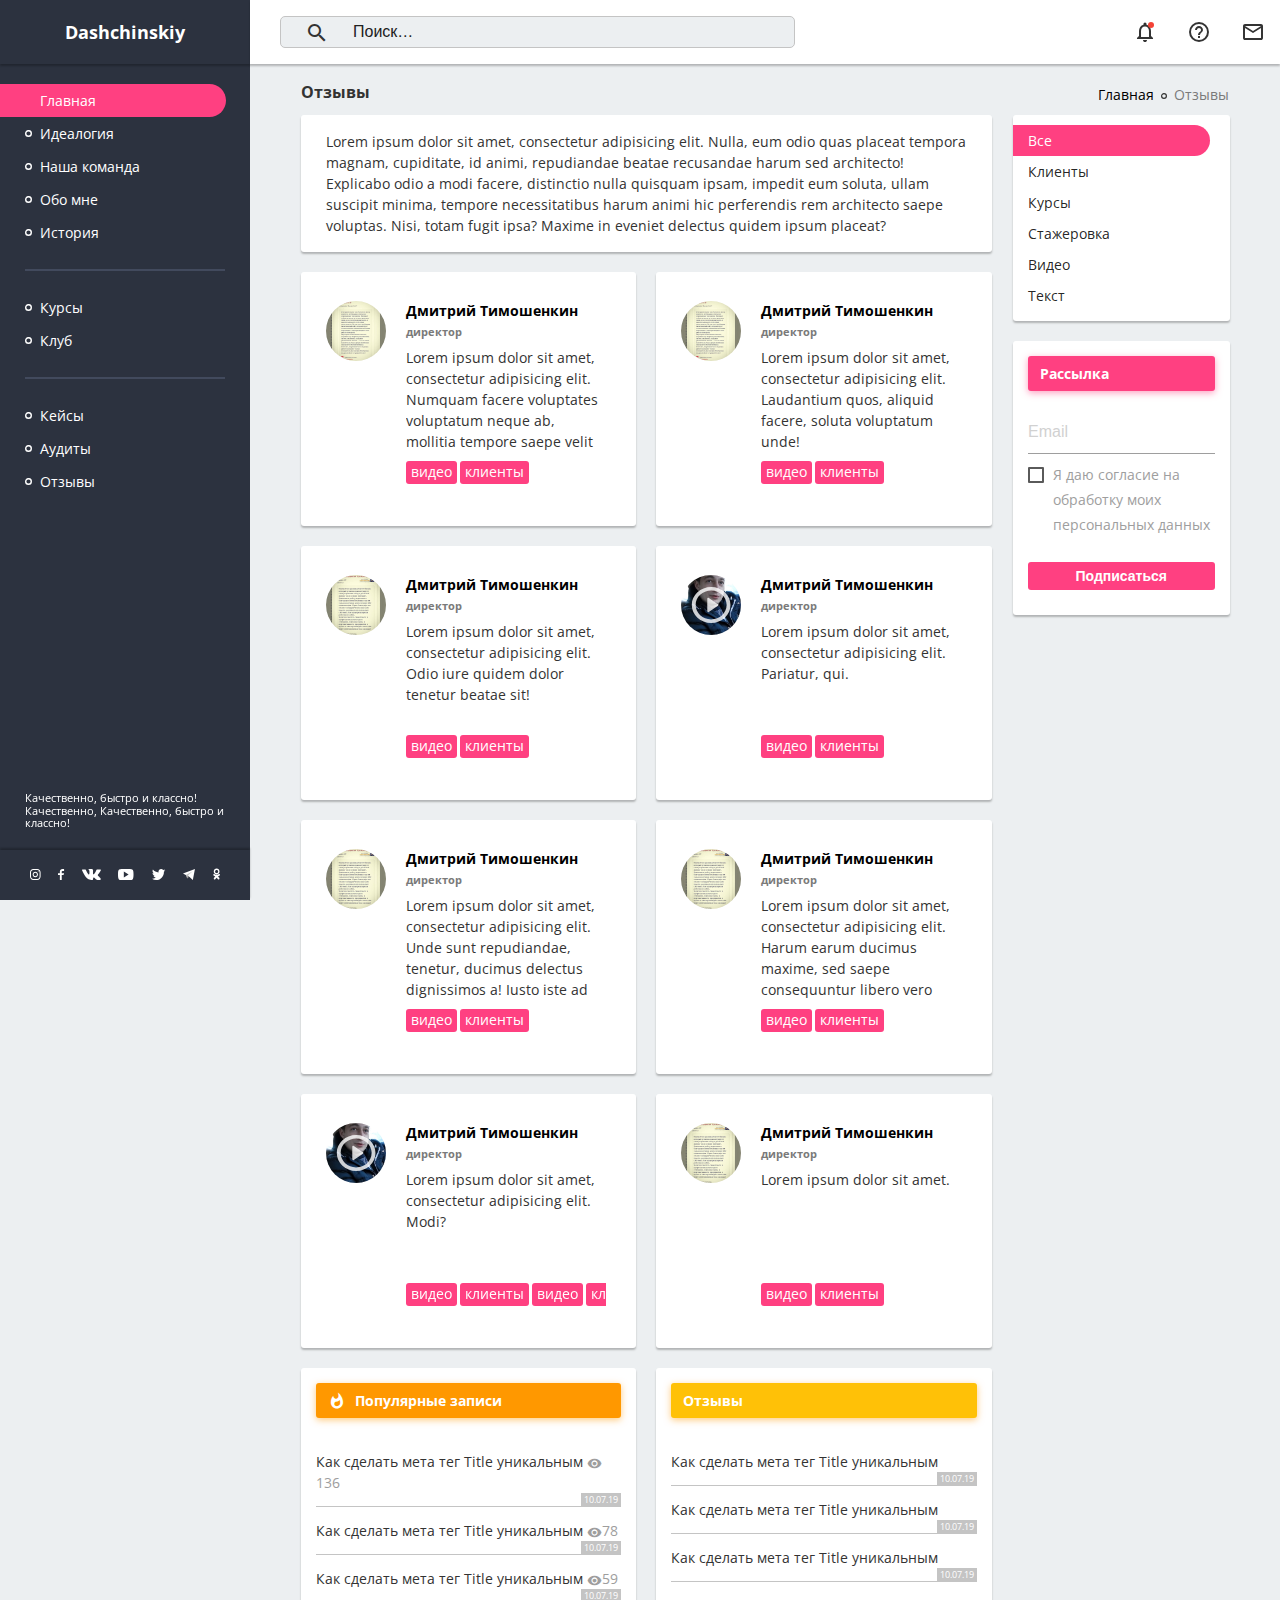
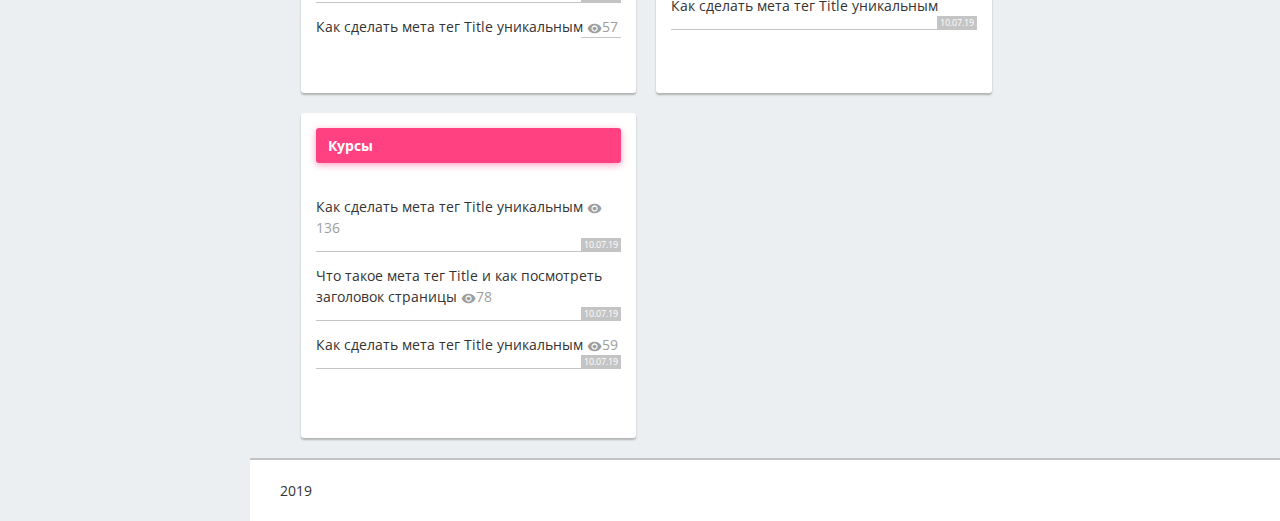
==== commit c4700078: "Отзывы футер🔨" ====
--- a/reviews.html
+++ b/reviews.html
@@ -145,6 +145,92 @@
                         </div>
                     </div>
                 </div>
+                
+            <div class="grid">
+                    <div class="grid-item bg p2">
+                        <div class="title orange box-orange"><i class="material-icons">whatshot</i> Популярные записи</div>
+                        <div class="body">
+                            <div class="records">
+                                <ul>
+                                    <li>
+                                        <a href="#">Как сделать мета тег Title уникальным</a>
+                                        <span class="grey-text view"><i class="material-icons grey-text">visibility</i><span>136</span></span>
+                                        <span class="date">10.07.19</span>
+                                    </li>
+                                    <li>
+                                        <a href="#">Как сделать мета тег Title уникальным</a>
+                                        <span class="grey-text view"><i class="material-icons grey-text">visibility</i><span>78</span></span>
+                                        <span class="date">10.07.19</span>
+                                    </li>
+                                    <li>
+                                        <a href="#">Как сделать мета тег Title уникальным</a>
+                                        <span class="grey-text view"><i class="material-icons grey-text">visibility</i><span>59</span></span>
+                                        <span class="date">10.07.19</span>
+                                    </li>
+                                    <li>
+                                        <a href="#">Как сделать мета тег Title уникальным</a>
+                                        <span class="grey-text view"><i class="material-icons grey-text">visibility</i><span>57</span></span>
+                                        <span class="date">10.07.19</span>
+                                    </li>
+                                </ul>
+                            </div>
+                        </div>
+                    </div>
+                    <div class="grid-item bg p2">
+                        <div class="title amber box-yellow">Отзывы</div>
+                        <div class="body">
+                            <div class="records">
+                                <ul>
+                                    <li>
+                                        <a href="#">Как сделать мета тег Title уникальным</a>
+                                        <span class="date">10.07.19</span>
+                                    </li>
+                                    <li>
+                                        <a href="#">Как сделать мета тег Title уникальным</a>
+                                        <span class="date">10.07.19</span>
+                                    </li>
+                                    <li>
+                                        <a href="#">Как сделать мета тег Title уникальным</a>
+                                        <span class="date">10.07.19</span>
+                                    </li>
+                                    <li>
+                                        <a href="#">Как сделать мета тег Title уникальным</a>
+                                        <span class="date">10.07.19</span>
+                                    </li>
+                                </ul>
+                            </div>
+                        </div>
+                    </div>
+                    <div class="grid-item bg p2">
+                        <div class="title pink accent-2 box-pink">Курсы</div>
+                        <div class="body">
+                            <div class="records">
+                                <ul>
+                                    <li>
+                                        <a href="#">Как сделать мета тег Title уникальным</a>
+                                        <span class="grey-text view"><i class="material-icons grey-text">visibility</i><span>136</span></span>
+                                        <span class="date">10.07.19</span>
+                                    </li>
+                                    <li>
+                                        <a href="#">Что такое мета тег Title и как посмотреть заголовок страницы</a>
+                                        <span class="grey-text view"><i class="material-icons grey-text">visibility</i><span>78</span></span>
+                                        <span class="date">10.07.19</span>
+                                    </li>
+                                    <li>
+                                        <a href="#">Как сделать мета тег Title уникальным</a>
+                                        <span class="grey-text view"><i class="material-icons grey-text">visibility</i><span>59</span></span>
+                                        <span class="date">10.07.19</span>
+                                    </li>
+                                    <li>
+                                        <a href="#">Как сделать мета тег Title уникальным</a>
+                                        <span class="grey-text view"><i class="material-icons grey-text">visibility</i><span>57</span></span>
+                                        <span class="date">10.07.19</span>
+                                    </li>
+                                </ul>
+                            </div>
+                        </div>
+                    </div>
+            </div>
             </div>
             <aside id="sidebar" class="col l3">
                 <div class="sidebar-item">
@@ -162,7 +248,7 @@
                         <i class="material-icons">filter_list</i>
                     </div>
                     <div class="bg p2 sidebar-block">
-                        <div class="title pink accent-2 box-pink">Подписаться на рассылку</div>
+                        <div class="title pink accent-2 box-pink">Рассылка</div>
                         <div class="subscribeBlock">
                             <form role="search" method="get" action="">
                                 <span><input id="subscribe" type="email" placeholder="Email" class="validate"></span>
--- a/css/style.css
+++ b/css/style.css
@@ -505,43 +505,48 @@
   grid-gap: 20px; }
 
 /* line 466, ../scss/_design.scss */
+.l9 .grid {
+  grid-template-columns: 1fr 1fr 1fr; }
+
+/* line 469, ../scss/_design.scss */
 .grid_post {
   display: grid;
   grid-template-columns: calc(50% - 10px) calc(50% - 10px);
-  grid-gap: 20px; }
-
-/* line 471, ../scss/_design.scss */
+  grid-gap: 20px;
+  margin-bottom: 20px; }
+
+/* line 475, ../scss/_design.scss */
 .grid-post-child {
   padding: 29px 25px 25px;
   display: grid;
   grid-template-columns: 165px calc(100% - 185px);
   grid-template-rows: 172px;
   grid-column-gap: 20px; }
-  /* line 477, ../scss/_design.scss */
+  /* line 481, ../scss/_design.scss */
   .grid-post-child img {
     width: 165px;
     height: 100%;
     border-radius: 3px; }
 
-/* line 483, ../scss/_design.scss */
+/* line 487, ../scss/_design.scss */
 .hide-text {
   height: 100%;
   overflow-y: auto; }
 
-/* line 487, ../scss/_design.scss */
+/* line 491, ../scss/_design.scss */
 .grid-item {
   position: relative; }
 
-/* line 490, ../scss/_design.scss */
+/* line 494, ../scss/_design.scss */
 .body {
   position: relative;
   margin-bottom: 40px;
   height: 200px;
   overflow-y: auto; }
-  /* line 495, ../scss/_design.scss */
+  /* line 499, ../scss/_design.scss */
   .body ul {
     margin: 0; }
-    /* line 497, ../scss/_design.scss */
+    /* line 501, ../scss/_design.scss */
     .body ul li.flex {
       display: -webkit-box;
       display: -ms-flexbox;
@@ -553,16 +558,16 @@
           -ms-flex-pack: justify;
               justify-content: space-between;
       margin-bottom: 5px; }
-    /* line 503, ../scss/_design.scss */
+    /* line 507, ../scss/_design.scss */
     .body ul label {
       color: #2C323F;
       width: calc(100% - 30px); }
-  /* line 508, ../scss/_design.scss */
+  /* line 512, ../scss/_design.scss */
   .body .linkCourses {
     position: absolute;
     right: 0; }
 
-/* line 515, ../scss/_design.scss */
+/* line 519, ../scss/_design.scss */
 .body.hide-p:before {
   content: "";
   position: absolute;
@@ -573,14 +578,14 @@
   bottom: 0;
   height: 58px; }
 
-/* line 524, ../scss/_design.scss */
+/* line 528, ../scss/_design.scss */
 .think i.material-icons {
   color: #5a5a5a;
   font-size: 22px;
   margin-top: 1px;
   cursor: pointer; }
 
-/* line 530, ../scss/_design.scss */
+/* line 534, ../scss/_design.scss */
 .WinScrool {
   position: absolute;
   height: 3px;
@@ -589,25 +594,25 @@
   background: var(--parentC);
   z-index: 1; }
 
-/* line 538, ../scss/_design.scss */
+/* line 542, ../scss/_design.scss */
 body .mob {
   display: none; }
 
-/* line 542, ../scss/_design.scss */
+/* line 546, ../scss/_design.scss */
 .view {
   font-size: 14px; }
 
-/* line 546, ../scss/_design.scss */
+/* line 550, ../scss/_design.scss */
 .view i {
   font-size: 15px;
   vertical-align: sub; }
 
-/* line 550, ../scss/_design.scss */
+/* line 554, ../scss/_design.scss */
 .records li {
   padding: 13px 0;
   border-bottom: 1px solid #C4C4C4;
   position: relative; }
-  /* line 554, ../scss/_design.scss */
+  /* line 558, ../scss/_design.scss */
   .records li .date {
     position: absolute;
     right: 0;
@@ -617,7 +622,7 @@
     color: #fff;
     background: #C4C4C4; }
 
-/* line 564, ../scss/_design.scss */
+/* line 568, ../scss/_design.scss */
 .subscribe {
   border: none;
   border-radius: 3px;
@@ -627,7 +632,7 @@
   color: #fff;
   margin: 27px 0 10px; }
 
-/* line 573, ../scss/_design.scss */
+/* line 577, ../scss/_design.scss */
 footer.col {
   padding: 20px 30px;
   background: #fff;
@@ -635,7 +640,7 @@
   border-top: 2px solid #c4c4c4;
   margin-left: auto; }
 
-/* line 580, ../scss/_design.scss */
+/* line 584, ../scss/_design.scss */
 .notifications, .info {
   position: fixed;
   width: 360px;
@@ -649,51 +654,51 @@
   max-height: 253px;
   background: #fff; }
 
-/* line 592, ../scss/_design.scss */
+/* line 596, ../scss/_design.scss */
 .notifications {
   right: 107px; }
 
-/* line 595, ../scss/_design.scss */
+/* line 599, ../scss/_design.scss */
 .info {
   right: 54px;
   padding: 20px; }
 
-/* line 599, ../scss/_design.scss */
+/* line 603, ../scss/_design.scss */
 .notificationsNull {
   padding: 20px; }
 
-/* line 602, ../scss/_design.scss */
+/* line 606, ../scss/_design.scss */
 .notifications ul {
   margin: 0; }
 
-/* line 606, ../scss/_design.scss */
+/* line 610, ../scss/_design.scss */
 .notifications .material-icons {
   font-size: 16px; }
 
-/* line 610, ../scss/_design.scss */
+/* line 614, ../scss/_design.scss */
 .notifications .collection .collection-item.avatar .title {
   font-size: 16px; }
 
-/* line 614, ../scss/_design.scss */
+/* line 618, ../scss/_design.scss */
 .notifications .collection .collection-item.avatar p {
   font-size: 12px; }
 
-/* line 618, ../scss/_design.scss */
+/* line 622, ../scss/_design.scss */
 .notifications .collection .collection-item.avatar:not(.circle-clipper) > .circle, .collection .collection-item.avatar :not(.circle-clipper) > .circle {
   width: 32px;
   height: 32px; }
 
-/* line 623, ../scss/_design.scss */
+/* line 627, ../scss/_design.scss */
 .notifications .collection .collection-item.avatar i.circle {
   font-size: 16px;
   line-height: 33px; }
 
-/* line 628, ../scss/_design.scss */
+/* line 632, ../scss/_design.scss */
 .notifications .collection .collection-item.avatar {
   padding-left: 60px;
   min-height: 68px; }
 
-/* line 632, ../scss/_design.scss */
+/* line 636, ../scss/_design.scss */
 .bg_black {
   background: rgba(0, 0, 0, 0.5);
   position: fixed;
@@ -706,39 +711,39 @@
           transform: translateX(0);
   -webkit-transition: 1.2s;
   transition: 1.2s; }
-  /* line 642, ../scss/_design.scss */
+  /* line 646, ../scss/_design.scss */
   .bg_black.none {
     display: block;
     -webkit-transform: translateX(-100vw);
             transform: translateX(-100vw); }
 
-/* line 648, ../scss/_design.scss */
+/* line 652, ../scss/_design.scss */
 .none {
   display: none; }
 
-/* line 651, ../scss/_design.scss */
+/* line 655, ../scss/_design.scss */
 .text-main {
   padding: 16px 25px;
   margin-bottom: 20px; }
 
-/* line 656, ../scss/_design.scss */
+/* line 660, ../scss/_design.scss */
 .post-content .name {
   font-weight: bold;
   font-size: 14px;
   line-height: 19px;
   color: #000000; }
-/* line 662, ../scss/_design.scss */
+/* line 666, ../scss/_design.scss */
 .post-content .meta-post {
   font-weight: bold;
   font-size: 11px;
   line-height: 15px;
   color: #7A7A7A; }
 
-/* line 669, ../scss/_design.scss */
+/* line 673, ../scss/_design.scss */
 .tag-post {
   overflow: hidden; }
 
-/* line 672, ../scss/_design.scss */
+/* line 676, ../scss/_design.scss */
 .tag-post .tag-items span {
   width: auto;
   padding: 0 5px 2px;
@@ -747,31 +752,31 @@
   background: var(--parentC);
   color: #fff; }
 
-/* line 680, ../scss/_design.scss */
+/* line 684, ../scss/_design.scss */
 .text-post-p {
   height: 93px;
   overflow: auto;
   margin: 6px 0 10px; }
 
-/* line 685, ../scss/_design.scss */
+/* line 689, ../scss/_design.scss */
 .modal.video-frame iframe {
   margin-bottom: -5px;
   height: 80vh; }
 
-/* line 689, ../scss/_design.scss */
+/* line 693, ../scss/_design.scss */
 .modal.video-frame .modal-content {
   padding: 0; }
 
-/* line 692, ../scss/_design.scss */
+/* line 696, ../scss/_design.scss */
 .modal-content button i {
   color: #fff; }
 
-/* line 695, ../scss/_design.scss */
+/* line 699, ../scss/_design.scss */
 .grid-post-child img.video {
   height: 100%;
   width: auto; }
 
-/* line 699, ../scss/_design.scss */
+/* line 703, ../scss/_design.scss */
 .video-m {
   overflow: hidden;
   height: 100%;
@@ -782,11 +787,11 @@
   -webkit-transition: opacity .4s;
   transition: opacity .4s;
   border-radius: 3px; }
-  /* line 707, ../scss/_design.scss */
+  /* line 711, ../scss/_design.scss */
   .video-m:hover {
     opacity: .8; }
 
-/* line 711, ../scss/_design.scss */
+/* line 715, ../scss/_design.scss */
 .video-m:after {
   content: " ";
   background: url(../icon/play.svg) no-repeat center/100%;
@@ -796,23 +801,23 @@
   top: calc(50% - 20px);
   left: calc(50% - 20px); }
 
-/* line 720, ../scss/_design.scss */
+/* line 724, ../scss/_design.scss */
 .swiper-wrapper {
   cursor: col-resize; }
 
-/* line 723, ../scss/_design.scss */
+/* line 727, ../scss/_design.scss */
 aside#sidebar {
   padding: 0; }
 
-/* line 726, ../scss/_design.scss */
+/* line 730, ../scss/_design.scss */
 .sidebar-item {
   margin: 0 0.75rem; }
 
-/* line 730, ../scss/_design.scss */
+/* line 734, ../scss/_design.scss */
 #filter ul {
   margin: 0;
   padding: 10px 0; }
-/* line 734, ../scss/_design.scss */
+/* line 738, ../scss/_design.scss */
 #filter li {
   padding: 5px 15px;
   padding-right: 5px;
@@ -821,26 +826,26 @@
   cursor: pointer;
   -webkit-transition: .3s;
   transition: .3s; }
-  /* line 741, ../scss/_design.scss */
+  /* line 745, ../scss/_design.scss */
   #filter li.active, #filter li:hover {
     background: var(--parentC);
     color: #fff; }
 
-/* line 747, ../scss/_design.scss */
+/* line 751, ../scss/_design.scss */
 .materialboxed.active {
   border-radius: 0; }
 
-/* line 750, ../scss/_design.scss */
+/* line 754, ../scss/_design.scss */
 .sidebar-block {
   margin-bottom: 20px; }
-  /* line 752, ../scss/_design.scss */
+  /* line 756, ../scss/_design.scss */
   .sidebar-block:last-child {
     margin-bottom: 0; }
 
-/* line 756, ../scss/_design.scss */
+/* line 760, ../scss/_design.scss */
 button {
   cursor: pointer; }
-  /* line 758, ../scss/_design.scss */
+  /* line 762, ../scss/_design.scss */
   button[disabled] {
     cursor: not-allowed; }
 
@@ -882,22 +887,25 @@
 
   /* line 32, ../scss/_media.scss */
   .text-post-p {
-    height: calc(100% - 96px); } }
+    height: calc(100% - 96px); }
+
+  /* line 35, ../scss/_media.scss */
+  .l9 .grid {
+    grid-template-columns: 1fr 1fr; } }
 @media (max-width: 1180px) {
-  /* line 38, ../scss/_media.scss */
+  /* line 40, ../scss/_media.scss */
+  .row .col.l9, .row .col.l3 {
+    width: 100%; }
+
+  /* line 43, ../scss/_media.scss */
   .grid {
     grid-template-columns: 1fr 1fr; }
 
-  /* line 41, ../scss/_media.scss */
-  [type="checkbox"] + span:not(.lever) {
-    font-size: 11px;
-    line-height: 1em; }
-
-  /* line 45, ../scss/_media.scss */
+  /* line 46, ../scss/_media.scss */
   .grid_post {
-    grid-template-columns: calc(100vw - 28px); }
-
-  /* line 48, ../scss/_media.scss */
+    grid-template-columns: calc(100vw - 23px); }
+
+  /* line 49, ../scss/_media.scss */
   header {
     width: 100vw; }
 
@@ -957,9 +965,9 @@
   /* line 96, ../scss/_media.scss */
   #filter {
     position: fixed;
-    bottom: 80px;
+    bottom: 60px;
     right: 20px;
-    z-index: 990; }
+    z-index: 90; }
 
   /* line 102, ../scss/_media.scss */
   .filter-icon {
@@ -984,17 +992,21 @@
 @media (max-width: 993px) {
   /* line 123, ../scss/_media.scss */
   .grid {
+    grid-template-columns: 1fr; }
+
+  /* line 126, ../scss/_media.scss */
+  .l9 .grid {
     grid-template-columns: 1fr; } }
 @media (max-width: 720px) {
-  /* line 128, ../scss/_media.scss */
+  /* line 131, ../scss/_media.scss */
   .grid {
     grid-template-columns: 1fr; }
 
-  /* line 131, ../scss/_media.scss */
+  /* line 134, ../scss/_media.scss */
   div#send {
     width: 95%; }
 
-  /* line 134, ../scss/_media.scss */
+  /* line 137, ../scss/_media.scss */
   .notifications, .info {
     width: 100%;
     right: auto; } }
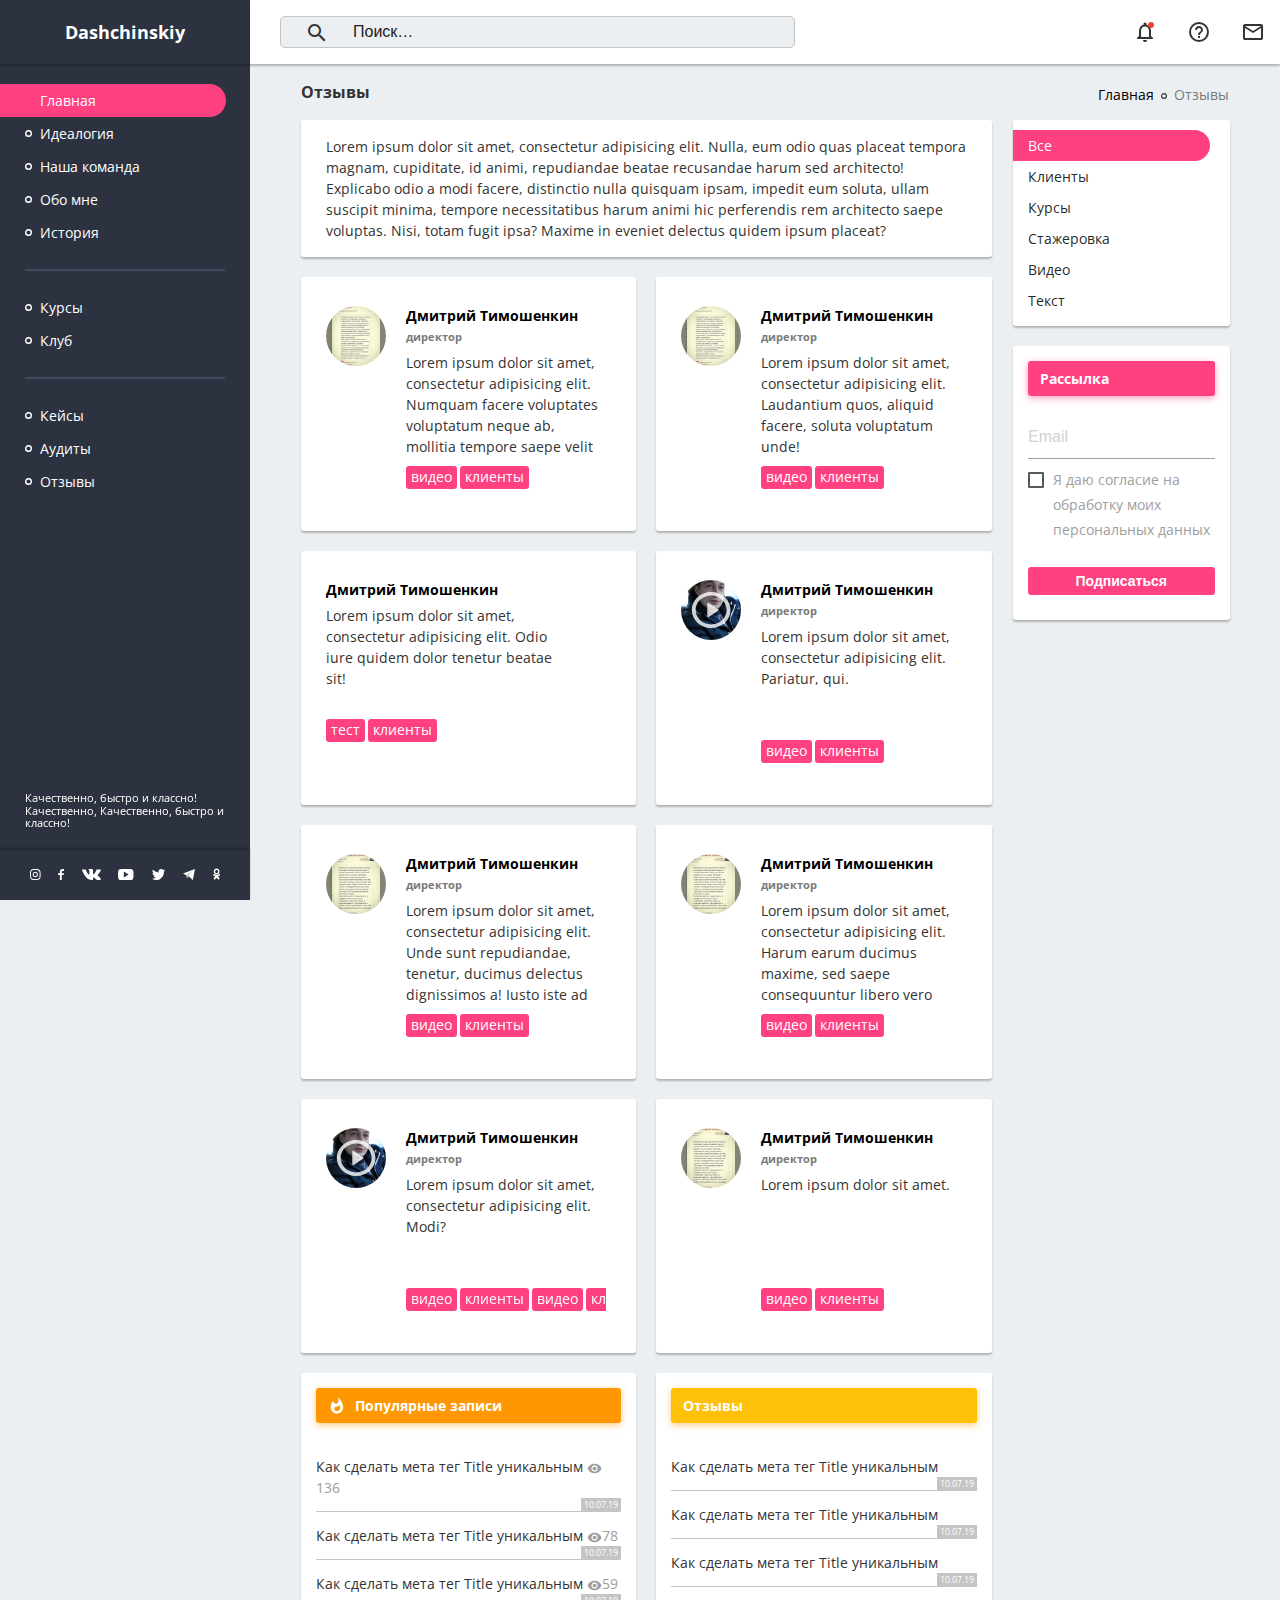
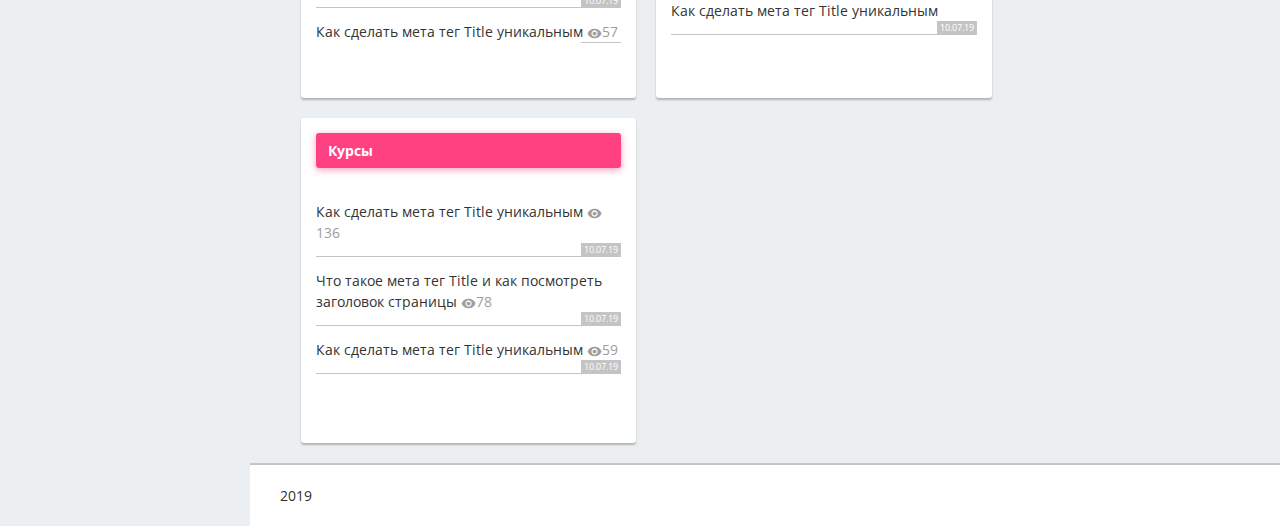
==== commit 3f325ba9: "Завершение прокта🏁" ====
--- a/reviews.html
+++ b/reviews.html
@@ -62,16 +62,14 @@
                             </div>
                         </div>
                     </div>
-                    <div class="grid-post-child bg text">
-                        <img src="img/review.jpg" alt="" class="materialboxed">
-                        <div class="post-content">
-                            <div class="name">Дмитрий Тимошенкин</div>
-                            <span class="meta-post">директор</span>
+                    <div class="grid-post-child bg text no-img">
+                        <div class="post-content">
+                            <a class="name">Дмитрий Тимошенкин</a>
                             <div class="text-post-p">
                                 <p>Lorem ipsum dolor sit amet, consectetur adipisicing elit. Odio iure quidem dolor tenetur beatae sit!</p>
                             </div>
                             <div class="tag-post">
-                                <div class="tag-items swiper-wrapper"><span class="swiper-slide">видео</span><span class="swiper-slide">клиенты</span></div>
+                                <div class="tag-items swiper-wrapper"><span class="swiper-slide">тест</span><span class="swiper-slide">клиенты</span></div>
                             </div>
                         </div>
                     </div>
@@ -93,7 +91,7 @@
                     <div class="grid-post-child Стажеровка bg text">
                         <img src="img/review.jpg" alt="" class="materialboxed">
                         <div class="post-content">
-                            <div class="name">Дмитрий Тимошенкин</div>
+                            <a href="#" class="name">Дмитрий Тимошенкин</a>
                             <span class="meta-post">директор</span>
                             <div class="text-post-p">
                                 <p>Lorem ipsum dolor sit amet, consectetur adipisicing elit. Unde sunt repudiandae, tenetur, ducimus delectus dignissimos a! Iusto iste ad inventore porro maiores pariatur officia.</p>
--- a/css/style.css
+++ b/css/style.css
@@ -10,33 +10,34 @@
   --header-w: 64px;
   --g-box-s: 0px 2px 2px rgba(0, 0, 0, 0.25);
   --cc: #212121;
-  --red: #F44336; }
-
-/* line 18, ../scss/_design.scss */
+  --red: #F44336;
+  --single-h: #7A7A7A; }
+
+/* line 19, ../scss/_design.scss */
 ::-webkit-scrollbar {
   width: 7px; }
 
-/* line 22, ../scss/_design.scss */
+/* line 23, ../scss/_design.scss */
 ::-webkit-scrollbar-thumb {
   background: rgba(122, 122, 122, 0.5);
   border-radius: 39px; }
 
-/* line 27, ../scss/_design.scss */
+/* line 28, ../scss/_design.scss */
 ::-webkit-scrollbar-thumb:hover {
   background: rgba(122, 122, 122, 0.8); }
 
-/* line 31, ../scss/_design.scss */
+/* line 32, ../scss/_design.scss */
 ::-webkit-scrollbar-thumb:active {
   background: rgba(122, 122, 122, 0.9); }
 
-/* line 35, ../scss/_design.scss */
+/* line 36, ../scss/_design.scss */
 body {
   margin: 0;
   padding: 0;
   background: var(--bg);
   font-family: Open Sans, sans-serif; }
 
-/* line 42, ../scss/_design.scss */
+/* line 43, ../scss/_design.scss */
 b,
 strong,
 i,
@@ -50,7 +51,7 @@
   margin: 0;
   color: var(--fc); }
 
-/* line 56, ../scss/_design.scss */
+/* line 57, ../scss/_design.scss */
 header {
   position: fixed;
   top: 0;
@@ -71,7 +72,7 @@
           justify-content: space-between;
   z-index: 99; }
 
-/* line 70, ../scss/_design.scss */
+/* line 71, ../scss/_design.scss */
 aside.sidenav-main {
   position: fixed;
   top: 0;
@@ -80,7 +81,7 @@
   background: var(--navBg);
   width: var(--siteNavW);
   color: var(--navC); }
-  /* line 79, ../scss/_design.scss */
+  /* line 80, ../scss/_design.scss */
   aside.sidenav-main .logo {
     height: var(--header-w);
     width: 100%;
@@ -95,54 +96,54 @@
             align-items: center;
     -webkit-box-shadow: var(--g-box-s);
             box-shadow: var(--g-box-s); }
-    /* line 87, ../scss/_design.scss */
+    /* line 88, ../scss/_design.scss */
     aside.sidenav-main .logo span,
     aside.sidenav-main .logo a {
       font-size: 18px;
       font-weight: bold;
       color: var(--navC); }
-  /* line 95, ../scss/_design.scss */
+  /* line 96, ../scss/_design.scss */
   aside.sidenav-main .hr {
     height: 2px;
     background: #424A5D;
     margin: 0 calc(16% - 15px); }
-  /* line 101, ../scss/_design.scss */
+  /* line 102, ../scss/_design.scss */
   aside.sidenav-main .botton {
     position: absolute;
     bottom: 0; }
-  /* line 106, ../scss/_design.scss */
+  /* line 107, ../scss/_design.scss */
   aside.sidenav-main small {
     line-height: 120%;
     display: block;
     padding: 20px calc(16% - 15px); }
 
-/* line 113, ../scss/_design.scss */
+/* line 114, ../scss/_design.scss */
 .nav {
   max-height: calc(100% - 186px);
   display: block;
   overflow: auto; }
 
-/* line 119, ../scss/_design.scss */
+/* line 120, ../scss/_design.scss */
 div#main {
   width: calc(100% - 80px - var(--siteNavW));
   margin-top: calc(var(--header-w) + 20px);
   margin-left: calc(var(--siteNavW) + 40px);
   min-height: calc(100vh - 168px); }
 
-/* line 126, ../scss/_design.scss */
+/* line 127, ../scss/_design.scss */
 .bg {
   background: #fff;
   border-radius: 3px;
   -webkit-box-shadow: 0px 2px 2px rgba(0, 0, 0, 0.25);
           box-shadow: 0px 2px 2px rgba(0, 0, 0, 0.25); }
-  /* line 131, ../scss/_design.scss */
+  /* line 132, ../scss/_design.scss */
   .bg.p2 {
     padding: 15px; }
-  /* line 135, ../scss/_design.scss */
+  /* line 136, ../scss/_design.scss */
   .bg.p3 {
     padding: 30px; }
 
-/* line 140, ../scss/_design.scss */
+/* line 141, ../scss/_design.scss */
 .socials {
   background: var(--navBg);
   height: 50px;
@@ -157,15 +158,15 @@
       -ms-flex-pack: justify;
           justify-content: space-between;
   z-index: 99; }
-  /* line 150, ../scss/_design.scss */
+  /* line 151, ../scss/_design.scss */
   .socials img {
     height: 12px; }
 
-/* line 155, ../scss/_design.scss */
+/* line 156, ../scss/_design.scss */
 .ul-nav {
   margin: 20px 0; }
 
-/* line 159, ../scss/_design.scss */
+/* line 160, ../scss/_design.scss */
 .ul-nav li {
   display: block;
   border-radius: 0 20px 20px 0;
@@ -175,7 +176,7 @@
   -webkit-transition: .6s background;
   transition: .6s background;
   background: #e91e6300; }
-  /* line 168, ../scss/_design.scss */
+  /* line 169, ../scss/_design.scss */
   .ul-nav li a:before {
     content: '';
     width: 7px;
@@ -186,20 +187,20 @@
     background: url(../icon/Ellipse.svg) no-repeat center left/cover;
     -webkit-transition: .3s;
     transition: .3s; }
-  /* line 179, ../scss/_design.scss */
+  /* line 180, ../scss/_design.scss */
   .ul-nav li:hover, .ul-nav li.active {
     background: #FF4081; }
-    /* line 183, ../scss/_design.scss */
+    /* line 184, ../scss/_design.scss */
     .ul-nav li:hover a:before, .ul-nav li.active a:before {
       opacity: 0; }
-  /* line 188, ../scss/_design.scss */
+  /* line 189, ../scss/_design.scss */
   .ul-nav li a {
     width: 100%;
     display: inline-block;
     position: relative;
     color: #fff; }
 
-/* line 196, ../scss/_design.scss */
+/* line 197, ../scss/_design.scss */
 .search {
   display: -webkit-box;
   display: -ms-flexbox;
@@ -212,11 +213,11 @@
   margin-left: 30px;
   font-size: 16px; }
 
-/* line 205, ../scss/_design.scss */
+/* line 206, ../scss/_design.scss */
 .search form.search-form input {
   height: 100%;
   border: none; }
-  /* line 209, ../scss/_design.scss */
+  /* line 210, ../scss/_design.scss */
   .search form.search-form input::-webkit-input-placeholder {
     color: var(--cc); }
   .search form.search-form input:-ms-input-placeholder {
@@ -225,19 +226,19 @@
     color: var(--cc); }
   .search form.search-form input::placeholder {
     color: var(--cc); }
-  /* line 213, ../scss/_design.scss */
+  /* line 214, ../scss/_design.scss */
   .search form.search-form input:focus {
     border: none !important;
     -webkit-box-shadow: none !important;
             box-shadow: none !important; }
 
-/* line 219, ../scss/_design.scss */
+/* line 220, ../scss/_design.scss */
 .search form.search-form .search-submit {
   background: none;
   border: none;
   padding: 4px 24px; }
 
-/* line 225, ../scss/_design.scss */
+/* line 226, ../scss/_design.scss */
 .search form.search-form {
   width: 100%;
   height: 32px;
@@ -250,14 +251,14 @@
           box-sizing: border-box;
   border-radius: 5px; }
 
-/* line 235, ../scss/_design.scss */
+/* line 236, ../scss/_design.scss */
 .header-icon {
   height: 100%; }
-  /* line 238, ../scss/_design.scss */
+  /* line 239, ../scss/_design.scss */
   .header-icon i {
     position: relative; }
 
-/* line 243, ../scss/_design.scss */
+/* line 244, ../scss/_design.scss */
 .header-icon a, .header-icon > span {
   display: -webkit-box;
   display: -ms-flexbox;
@@ -272,13 +273,13 @@
   position: relative;
   -webkit-transition: .3s;
   transition: .3s; }
-  /* line 253, ../scss/_design.scss */
+  /* line 254, ../scss/_design.scss */
   .header-icon a:hover, .header-icon > span:hover {
     background: #ECEFF1;
     -webkit-box-shadow: inset 0px 0px 2px rgba(0, 0, 0, 0.25);
             box-shadow: inset 0px 0px 2px rgba(0, 0, 0, 0.25); }
 
-/* line 259, ../scss/_design.scss */
+/* line 260, ../scss/_design.scss */
 .header-icon .circle {
   position: absolute;
   width: 6px;
@@ -287,7 +288,7 @@
   top: 2px;
   right: 3px; }
 
-/* line 268, ../scss/_design.scss */
+/* line 269, ../scss/_design.scss */
 .preloader {
   position: fixed;
   z-index: 9999;
@@ -300,7 +301,7 @@
   transition: 1s;
   overflow: hidden; }
 
-/* line 281, ../scss/_design.scss */
+/* line 282, ../scss/_design.scss */
 .preloader div {
   position: absolute;
   left: calc(50% - 72px);
@@ -310,7 +311,7 @@
   z-index: 99999;
   font-weight: bold; }
 
-/* line 291, ../scss/_design.scss */
+/* line 292, ../scss/_design.scss */
 .preloader div:before {
   content: "";
   position: absolute;
@@ -337,40 +338,40 @@
     top: 0%; }
   100% {
     top: 100%; } }
-/* line 315, ../scss/_design.scss */
+/* line 316, ../scss/_design.scss */
 #send b {
   font-size: 21px; }
-  /* line 318, ../scss/_design.scss */
+  /* line 319, ../scss/_design.scss */
   #send b i {
     vertical-align: middle;
     margin-right: 5px; }
 
-/* line 324, ../scss/_design.scss */
+/* line 325, ../scss/_design.scss */
 div#send {
   width: 390px;
   border-radius: 5px; }
 
-/* line 329, ../scss/_design.scss */
+/* line 330, ../scss/_design.scss */
 #send button {
   width: 100%; }
 
-/* line 333, ../scss/_design.scss */
+/* line 334, ../scss/_design.scss */
 .nav::-webkit-scrollbar {
   width: 0; }
 
-/* line 337, ../scss/_design.scss */
+/* line 338, ../scss/_design.scss */
 .nav:hover::-webkit-scrollbar {
   width: 7px; }
 
-/* line 341, ../scss/_design.scss */
+/* line 342, ../scss/_design.scss */
 ul.breadcrums li {
   float: left; }
-  /* line 344, ../scss/_design.scss */
+  /* line 345, ../scss/_design.scss */
   ul.breadcrums li a {
     margin-right: 20px;
     position: relative;
     color: #000; }
-    /* line 349, ../scss/_design.scss */
+    /* line 350, ../scss/_design.scss */
     ul.breadcrums li a:after {
       content: '';
       width: 6px;
@@ -381,11 +382,16 @@
       background: url(../icon/breadcrums.svg) no-repeat center left/cover;
       -webkit-transition: .3s;
       transition: .3s; }
-  /* line 361, ../scss/_design.scss */
+  /* line 362, ../scss/_design.scss */
   ul.breadcrums li span {
-    color: #7A7A7A; }
-
-/* line 366, ../scss/_design.scss */
+    display: inline-block;
+    color: var(--single-h);
+    white-space: nowrap;
+    overflow: hidden;
+    text-overflow: ellipsis;
+    max-width: 200px; }
+
+/* line 372, ../scss/_design.scss */
 ul.breadcrums {
   float: right;
   text-overflow: ellipsis;
@@ -393,7 +399,7 @@
   overflow: hidden;
   margin: 0; }
 
-/* line 374, ../scss/_design.scss */
+/* line 380, ../scss/_design.scss */
 .h1-main {
   display: -webkit-box;
   display: -ms-flexbox;
@@ -402,19 +408,19 @@
       -ms-flex-align: center;
           align-items: center; }
 
-/* line 379, ../scss/_design.scss */
+/* line 385, ../scss/_design.scss */
 .otstup {
   padding: 10px !important; }
 
-/* line 383, ../scss/_design.scss */
+/* line 389, ../scss/_design.scss */
 .m-0 {
   margin: 0; }
 
-/* line 387, ../scss/_design.scss */
+/* line 393, ../scss/_design.scss */
 .mb1 {
   margin-bottom: 10px; }
 
-/* line 392, ../scss/_design.scss */
+/* line 398, ../scss/_design.scss */
 .bg .title {
   font-weight: bold;
   font-size: 14px;
@@ -423,13 +429,13 @@
   border-radius: 3px;
   padding: 5px 12px;
   margin-bottom: 20px; }
-  /* line 401, ../scss/_design.scss */
+  /* line 407, ../scss/_design.scss */
   .bg .title i {
     font-size: 18px;
     vertical-align: text-bottom;
     margin-right: 5px;
     color: #fff; }
-/* line 409, ../scss/_design.scss */
+/* line 415, ../scss/_design.scss */
 .bg .footer {
   position: absolute;
   border-top: 1px solid #ccc;
@@ -440,7 +446,7 @@
   margin: 0 15px;
   right: 0; }
 
-/* line 420, ../scss/_design.scss */
+/* line 426, ../scss/_design.scss */
 .footer .right {
   display: -webkit-inline-box;
   display: -ms-inline-flexbox;
@@ -449,104 +455,111 @@
       -ms-flex-align: center;
           align-items: center; }
 
-/* line 424, ../scss/_design.scss */
+/* line 430, ../scss/_design.scss */
 .footer .material-icons {
   color: #C4C4C4;
   font-size: 18px; }
 
-/* line 428, ../scss/_design.scss */
+/* line 434, ../scss/_design.scss */
 .footer a {
   color: #7A7A7A; }
 
-/* line 431, ../scss/_design.scss */
+/* line 437, ../scss/_design.scss */
 .d-none {
   display: none; }
 
-/* line 434, ../scss/_design.scss */
+/* line 440, ../scss/_design.scss */
 .box-blue {
   -webkit-box-shadow: 0px 2px 7px rgba(3, 169, 244, 0.5);
           box-shadow: 0px 2px 7px rgba(3, 169, 244, 0.5); }
 
-/* line 438, ../scss/_design.scss */
+/* line 444, ../scss/_design.scss */
 .box-pink {
   -webkit-box-shadow: 0px 2px 7px rgba(255, 64, 129, 0.5);
           box-shadow: 0px 2px 7px rgba(255, 64, 129, 0.5); }
 
-/* line 441, ../scss/_design.scss */
+/* line 447, ../scss/_design.scss */
 .box-red {
   -webkit-box-shadow: 0px 2px 7px rgba(244, 67, 54, 0.5);
           box-shadow: 0px 2px 7px rgba(244, 67, 54, 0.5); }
 
-/* line 444, ../scss/_design.scss */
+/* line 450, ../scss/_design.scss */
 .box-yellow {
   -webkit-box-shadow: 0px 2px 7px rgba(255, 152, 0, 0.5);
           box-shadow: 0px 2px 7px rgba(255, 152, 0, 0.5); }
 
-/* line 448, ../scss/_design.scss */
+/* line 454, ../scss/_design.scss */
 .box-orange {
   -webkit-box-shadow: 0px 2px 7px rgba(255, 152, 0, 0.5);
           box-shadow: 0px 2px 7px rgba(255, 152, 0, 0.5); }
 
-/* line 452, ../scss/_design.scss */
+/* line 458, ../scss/_design.scss */
 .box-purple {
   -webkit-box-shadow: 0px 2px 7px rgba(156, 39, 176, 0.5);
           box-shadow: 0px 2px 7px rgba(156, 39, 176, 0.5); }
 
-/* line 456, ../scss/_design.scss */
+/* line 462, ../scss/_design.scss */
 .box-green {
   -webkit-box-shadow: 0px 2px 7px rgba(76, 175, 80, 0.5);
           box-shadow: 0px 2px 7px rgba(76, 175, 80, 0.5); }
 
-/* line 460, ../scss/_design.scss */
+/* line 466, ../scss/_design.scss */
 .grid {
   display: grid;
   grid-auto-flow: row dense;
   grid-template-columns: 1fr 1fr 1fr 1fr;
   grid-gap: 20px; }
 
-/* line 466, ../scss/_design.scss */
+/* line 473, ../scss/_design.scss */
+.courses-grid .grid {
+  grid-template-columns: 1fr 1fr; }
+
+/* line 477, ../scss/_design.scss */
 .l9 .grid {
   grid-template-columns: 1fr 1fr 1fr; }
 
-/* line 469, ../scss/_design.scss */
+/* line 480, ../scss/_design.scss */
 .grid_post {
   display: grid;
   grid-template-columns: calc(50% - 10px) calc(50% - 10px);
   grid-gap: 20px;
   margin-bottom: 20px; }
 
-/* line 475, ../scss/_design.scss */
+/* line 486, ../scss/_design.scss */
 .grid-post-child {
   padding: 29px 25px 25px;
   display: grid;
   grid-template-columns: 165px calc(100% - 185px);
   grid-template-rows: 172px;
   grid-column-gap: 20px; }
-  /* line 481, ../scss/_design.scss */
+  /* line 490, ../scss/_design.scss */
+  .grid-post-child.no-img {
+    grid-template-columns: calc(100%  - 50px); }
+  /* line 495, ../scss/_design.scss */
   .grid-post-child img {
     width: 165px;
     height: 100%;
     border-radius: 3px; }
 
-/* line 487, ../scss/_design.scss */
+/* line 501, ../scss/_design.scss */
 .hide-text {
   height: 100%;
   overflow-y: auto; }
 
-/* line 491, ../scss/_design.scss */
+/* line 505, ../scss/_design.scss */
 .grid-item {
   position: relative; }
 
-/* line 494, ../scss/_design.scss */
+/* line 508, ../scss/_design.scss */
 .body {
   position: relative;
   margin-bottom: 40px;
   height: 200px;
   overflow-y: auto; }
-  /* line 499, ../scss/_design.scss */
+  /* line 513, ../scss/_design.scss */
   .body ul {
     margin: 0; }
-    /* line 501, ../scss/_design.scss */
+    /* line 515, ../scss/_design.scss */
     .body ul li.flex {
       display: -webkit-box;
       display: -ms-flexbox;
@@ -558,16 +571,16 @@
           -ms-flex-pack: justify;
               justify-content: space-between;
       margin-bottom: 5px; }
-    /* line 507, ../scss/_design.scss */
+    /* line 521, ../scss/_design.scss */
     .body ul label {
       color: #2C323F;
       width: calc(100% - 30px); }
-  /* line 512, ../scss/_design.scss */
+  /* line 526, ../scss/_design.scss */
   .body .linkCourses {
     position: absolute;
     right: 0; }
 
-/* line 519, ../scss/_design.scss */
+/* line 533, ../scss/_design.scss */
 .body.hide-p:before {
   content: "";
   position: absolute;
@@ -578,14 +591,14 @@
   bottom: 0;
   height: 58px; }
 
-/* line 528, ../scss/_design.scss */
+/* line 542, ../scss/_design.scss */
 .think i.material-icons {
   color: #5a5a5a;
   font-size: 22px;
   margin-top: 1px;
   cursor: pointer; }
 
-/* line 534, ../scss/_design.scss */
+/* line 548, ../scss/_design.scss */
 .WinScrool {
   position: absolute;
   height: 3px;
@@ -594,25 +607,25 @@
   background: var(--parentC);
   z-index: 1; }
 
-/* line 542, ../scss/_design.scss */
+/* line 556, ../scss/_design.scss */
 body .mob {
   display: none; }
 
-/* line 546, ../scss/_design.scss */
+/* line 560, ../scss/_design.scss */
 .view {
   font-size: 14px; }
 
-/* line 550, ../scss/_design.scss */
+/* line 564, ../scss/_design.scss */
 .view i {
   font-size: 15px;
   vertical-align: sub; }
 
-/* line 554, ../scss/_design.scss */
+/* line 568, ../scss/_design.scss */
 .records li {
   padding: 13px 0;
   border-bottom: 1px solid #C4C4C4;
   position: relative; }
-  /* line 558, ../scss/_design.scss */
+  /* line 572, ../scss/_design.scss */
   .records li .date {
     position: absolute;
     right: 0;
@@ -622,7 +635,7 @@
     color: #fff;
     background: #C4C4C4; }
 
-/* line 568, ../scss/_design.scss */
+/* line 582, ../scss/_design.scss */
 .subscribe {
   border: none;
   border-radius: 3px;
@@ -632,7 +645,7 @@
   color: #fff;
   margin: 27px 0 10px; }
 
-/* line 577, ../scss/_design.scss */
+/* line 591, ../scss/_design.scss */
 footer.col {
   padding: 20px 30px;
   background: #fff;
@@ -640,7 +653,7 @@
   border-top: 2px solid #c4c4c4;
   margin-left: auto; }
 
-/* line 584, ../scss/_design.scss */
+/* line 598, ../scss/_design.scss */
 .notifications, .info {
   position: fixed;
   width: 360px;
@@ -654,51 +667,51 @@
   max-height: 253px;
   background: #fff; }
 
-/* line 596, ../scss/_design.scss */
+/* line 610, ../scss/_design.scss */
 .notifications {
   right: 107px; }
 
-/* line 599, ../scss/_design.scss */
+/* line 613, ../scss/_design.scss */
 .info {
   right: 54px;
   padding: 20px; }
 
-/* line 603, ../scss/_design.scss */
+/* line 617, ../scss/_design.scss */
 .notificationsNull {
   padding: 20px; }
 
-/* line 606, ../scss/_design.scss */
+/* line 620, ../scss/_design.scss */
 .notifications ul {
   margin: 0; }
 
-/* line 610, ../scss/_design.scss */
+/* line 624, ../scss/_design.scss */
 .notifications .material-icons {
   font-size: 16px; }
 
-/* line 614, ../scss/_design.scss */
+/* line 628, ../scss/_design.scss */
 .notifications .collection .collection-item.avatar .title {
   font-size: 16px; }
 
-/* line 618, ../scss/_design.scss */
+/* line 632, ../scss/_design.scss */
 .notifications .collection .collection-item.avatar p {
   font-size: 12px; }
 
-/* line 622, ../scss/_design.scss */
+/* line 636, ../scss/_design.scss */
 .notifications .collection .collection-item.avatar:not(.circle-clipper) > .circle, .collection .collection-item.avatar :not(.circle-clipper) > .circle {
   width: 32px;
   height: 32px; }
 
-/* line 627, ../scss/_design.scss */
+/* line 641, ../scss/_design.scss */
 .notifications .collection .collection-item.avatar i.circle {
   font-size: 16px;
   line-height: 33px; }
 
-/* line 632, ../scss/_design.scss */
+/* line 646, ../scss/_design.scss */
 .notifications .collection .collection-item.avatar {
   padding-left: 60px;
   min-height: 68px; }
 
-/* line 636, ../scss/_design.scss */
+/* line 650, ../scss/_design.scss */
 .bg_black {
   background: rgba(0, 0, 0, 0.5);
   position: fixed;
@@ -711,39 +724,43 @@
           transform: translateX(0);
   -webkit-transition: 1.2s;
   transition: 1.2s; }
-  /* line 646, ../scss/_design.scss */
+  /* line 660, ../scss/_design.scss */
   .bg_black.none {
     display: block;
     -webkit-transform: translateX(-100vw);
             transform: translateX(-100vw); }
 
-/* line 652, ../scss/_design.scss */
+/* line 666, ../scss/_design.scss */
 .none {
   display: none; }
 
-/* line 655, ../scss/_design.scss */
+/* line 669, ../scss/_design.scss */
 .text-main {
   padding: 16px 25px;
   margin-bottom: 20px; }
-
-/* line 660, ../scss/_design.scss */
+  /* line 672, ../scss/_design.scss */
+  .text-main p {
+    word-break: break-word; }
+
+/* line 677, ../scss/_design.scss */
 .post-content .name {
+  display: block;
   font-weight: bold;
   font-size: 14px;
   line-height: 19px;
   color: #000000; }
-/* line 666, ../scss/_design.scss */
+/* line 684, ../scss/_design.scss */
 .post-content .meta-post {
   font-weight: bold;
   font-size: 11px;
   line-height: 15px;
   color: #7A7A7A; }
 
-/* line 673, ../scss/_design.scss */
+/* line 691, ../scss/_design.scss */
 .tag-post {
   overflow: hidden; }
 
-/* line 676, ../scss/_design.scss */
+/* line 694, ../scss/_design.scss */
 .tag-post .tag-items span {
   width: auto;
   padding: 0 5px 2px;
@@ -752,31 +769,31 @@
   background: var(--parentC);
   color: #fff; }
 
-/* line 684, ../scss/_design.scss */
+/* line 702, ../scss/_design.scss */
 .text-post-p {
   height: 93px;
   overflow: auto;
   margin: 6px 0 10px; }
 
-/* line 689, ../scss/_design.scss */
+/* line 707, ../scss/_design.scss */
 .modal.video-frame iframe {
   margin-bottom: -5px;
   height: 80vh; }
 
-/* line 693, ../scss/_design.scss */
+/* line 711, ../scss/_design.scss */
 .modal.video-frame .modal-content {
   padding: 0; }
 
-/* line 696, ../scss/_design.scss */
+/* line 714, ../scss/_design.scss */
 .modal-content button i {
   color: #fff; }
 
-/* line 699, ../scss/_design.scss */
+/* line 717, ../scss/_design.scss */
 .grid-post-child img.video {
   height: 100%;
   width: auto; }
 
-/* line 703, ../scss/_design.scss */
+/* line 721, ../scss/_design.scss */
 .video-m {
   overflow: hidden;
   height: 100%;
@@ -787,11 +804,11 @@
   -webkit-transition: opacity .4s;
   transition: opacity .4s;
   border-radius: 3px; }
-  /* line 711, ../scss/_design.scss */
+  /* line 729, ../scss/_design.scss */
   .video-m:hover {
     opacity: .8; }
 
-/* line 715, ../scss/_design.scss */
+/* line 733, ../scss/_design.scss */
 .video-m:after {
   content: " ";
   background: url(../icon/play.svg) no-repeat center/100%;
@@ -801,23 +818,23 @@
   top: calc(50% - 20px);
   left: calc(50% - 20px); }
 
-/* line 724, ../scss/_design.scss */
+/* line 742, ../scss/_design.scss */
 .swiper-wrapper {
   cursor: col-resize; }
 
-/* line 727, ../scss/_design.scss */
+/* line 745, ../scss/_design.scss */
 aside#sidebar {
   padding: 0; }
 
-/* line 730, ../scss/_design.scss */
+/* line 748, ../scss/_design.scss */
 .sidebar-item {
   margin: 0 0.75rem; }
 
-/* line 734, ../scss/_design.scss */
+/* line 752, ../scss/_design.scss */
 #filter ul {
   margin: 0;
   padding: 10px 0; }
-/* line 738, ../scss/_design.scss */
+/* line 756, ../scss/_design.scss */
 #filter li {
   padding: 5px 15px;
   padding-right: 5px;
@@ -826,28 +843,89 @@
   cursor: pointer;
   -webkit-transition: .3s;
   transition: .3s; }
-  /* line 745, ../scss/_design.scss */
+  /* line 763, ../scss/_design.scss */
   #filter li.active, #filter li:hover {
     background: var(--parentC);
     color: #fff; }
 
-/* line 751, ../scss/_design.scss */
+/* line 769, ../scss/_design.scss */
 .materialboxed.active {
   border-radius: 0; }
 
-/* line 754, ../scss/_design.scss */
+/* line 772, ../scss/_design.scss */
 .sidebar-block {
   margin-bottom: 20px; }
-  /* line 756, ../scss/_design.scss */
+  /* line 774, ../scss/_design.scss */
   .sidebar-block:last-child {
     margin-bottom: 0; }
 
-/* line 760, ../scss/_design.scss */
-button {
+/* line 778, ../scss/_design.scss */
+button, a {
   cursor: pointer; }
-  /* line 762, ../scss/_design.scss */
-  button[disabled] {
+  /* line 780, ../scss/_design.scss */
+  button[disabled], a[disabled] {
     cursor: not-allowed; }
+
+/* line 784, ../scss/_design.scss */
+.header-single {
+  margin-bottom: 10px; }
+  /* line 786, ../scss/_design.scss */
+  .header-single label {
+    margin-left: 20px; }
+
+/* line 790, ../scss/_design.scss */
+.tag-single {
+  display: inline-block;
+  background: var(--parentC);
+  padding: 2px 11px;
+  color: #fff;
+  border-radius: 3px;
+  font-weight: bold;
+  margin-right: 12px; }
+
+/* line 799, ../scss/_design.scss */
+.icon {
+  display: inline-block;
+  color: var(--single-h); }
+  /* line 802, ../scss/_design.scss */
+  .icon i {
+    font-size: 14px;
+    position: relative;
+    top: 2px;
+    color: var(--single-h);
+    margin-left: 8px; }
+
+/* line 810, ../scss/_design.scss */
+.past-and-next {
+  margin-bottom: 20px; }
+  /* line 812, ../scss/_design.scss */
+  .past-and-next a {
+    background: var(--parentC);
+    color: #fff;
+    margin-right: 20px;
+    padding: 8px 20px;
+    -webkit-box-shadow: 0px 2px 10px rgba(255, 64, 129, 0.5);
+            box-shadow: 0px 2px 10px rgba(255, 64, 129, 0.5);
+    border-radius: 3px;
+    -webkit-transition: .3s;
+    transition: .3s; }
+    /* line 821, ../scss/_design.scss */
+    .past-and-next a:hover {
+      -webkit-box-shadow: 0px 2px 10px rgba(255, 64, 129, 0.8);
+              box-shadow: 0px 2px 10px rgba(255, 64, 129, 0.8); }
+
+/* line 827, ../scss/_design.scss */
+.courses-list .body {
+  height: 100%;
+  margin-bottom: 20px; }
+  /* line 830, ../scss/_design.scss */
+  .courses-list .body .linkCourses {
+    top: 16px; }
+
+/* line 835, ../scss/_design.scss */
+.courses-list .records ul {
+  margin: 22px;
+  margin-bottom: 35px; }
 
 @media (max-width: 1474px) {
   /* line 2, ../scss/_media.scss */
@@ -903,45 +981,49 @@
 
   /* line 46, ../scss/_media.scss */
   .grid_post {
-    grid-template-columns: calc(100vw - 23px); }
-
-  /* line 49, ../scss/_media.scss */
+    grid-template-columns: calc(100vw - 27px); }
+
+  /* line 50, ../scss/_media.scss */
+  .courses-grid .grid {
+    grid-template-columns: 1fr; }
+
+  /* line 54, ../scss/_media.scss */
   header {
     width: 100vw; }
 
-  /* line 52, ../scss/_media.scss */
+  /* line 57, ../scss/_media.scss */
   aside.sidenav-main {
     -webkit-transform: translateX(calc((var(--siteNavW) + 5px)*-1));
             transform: translateX(calc((var(--siteNavW) + 5px)*-1));
     z-index: 999;
     -webkit-transition: 1s;
     transition: 1s; }
-    /* line 56, ../scss/_media.scss */
+    /* line 61, ../scss/_media.scss */
     aside.sidenav-main.open {
       -webkit-transform: translateX(0);
               transform: translateX(0); }
 
-  /* line 61, ../scss/_media.scss */
+  /* line 66, ../scss/_media.scss */
   div#main {
     width: 100%;
     margin-top: calc(var(--header-w) + 20px);
     margin-left: 0; }
 
-  /* line 66, ../scss/_media.scss */
+  /* line 71, ../scss/_media.scss */
   .pc {
     display: none; }
 
-  /* line 70, ../scss/_media.scss */
+  /* line 75, ../scss/_media.scss */
   body .mob {
     display: block; }
 
-  /* line 74, ../scss/_media.scss */
+  /* line 79, ../scss/_media.scss */
   body .header-icon .mob {
     display: -webkit-box;
     display: -ms-flexbox;
     display: flex; }
 
-  /* line 77, ../scss/_media.scss */
+  /* line 82, ../scss/_media.scss */
   .search {
     height: auto;
     width: auto;
@@ -951,25 +1033,25 @@
     left: 0;
     right: 0; }
 
-  /* line 87, ../scss/_media.scss */
+  /* line 92, ../scss/_media.scss */
   .search form.search-form {
     height: 50px;
     overflow: hidden;
     border-radius: 0; }
 
-  /* line 92, ../scss/_media.scss */
+  /* line 97, ../scss/_media.scss */
   footer.col {
     position: inherit;
     width: 100%; }
 
-  /* line 96, ../scss/_media.scss */
+  /* line 101, ../scss/_media.scss */
   #filter {
     position: fixed;
     bottom: 60px;
     right: 20px;
     z-index: 90; }
 
-  /* line 102, ../scss/_media.scss */
+  /* line 107, ../scss/_media.scss */
   .filter-icon {
     position: fixed;
     bottom: 20px;
@@ -982,31 +1064,31 @@
     -webkit-box-shadow: 0 0 20px 0px #ff40819c;
             box-shadow: 0 0 20px 0px #ff40819c;
     z-index: 90; }
-    /* line 113, ../scss/_media.scss */
+    /* line 118, ../scss/_media.scss */
     .filter-icon i {
       color: #fff; }
 
-  /* line 117, ../scss/_media.scss */
+  /* line 122, ../scss/_media.scss */
   #sidebar {
     margin-top: 20px; } }
 @media (max-width: 993px) {
-  /* line 123, ../scss/_media.scss */
+  /* line 128, ../scss/_media.scss */
   .grid {
     grid-template-columns: 1fr; }
 
-  /* line 126, ../scss/_media.scss */
+  /* line 131, ../scss/_media.scss */
   .l9 .grid {
     grid-template-columns: 1fr; } }
 @media (max-width: 720px) {
-  /* line 131, ../scss/_media.scss */
+  /* line 136, ../scss/_media.scss */
   .grid {
     grid-template-columns: 1fr; }
 
-  /* line 134, ../scss/_media.scss */
+  /* line 139, ../scss/_media.scss */
   div#send {
     width: 95%; }
 
-  /* line 137, ../scss/_media.scss */
+  /* line 142, ../scss/_media.scss */
   .notifications, .info {
     width: 100%;
     right: auto; } }
